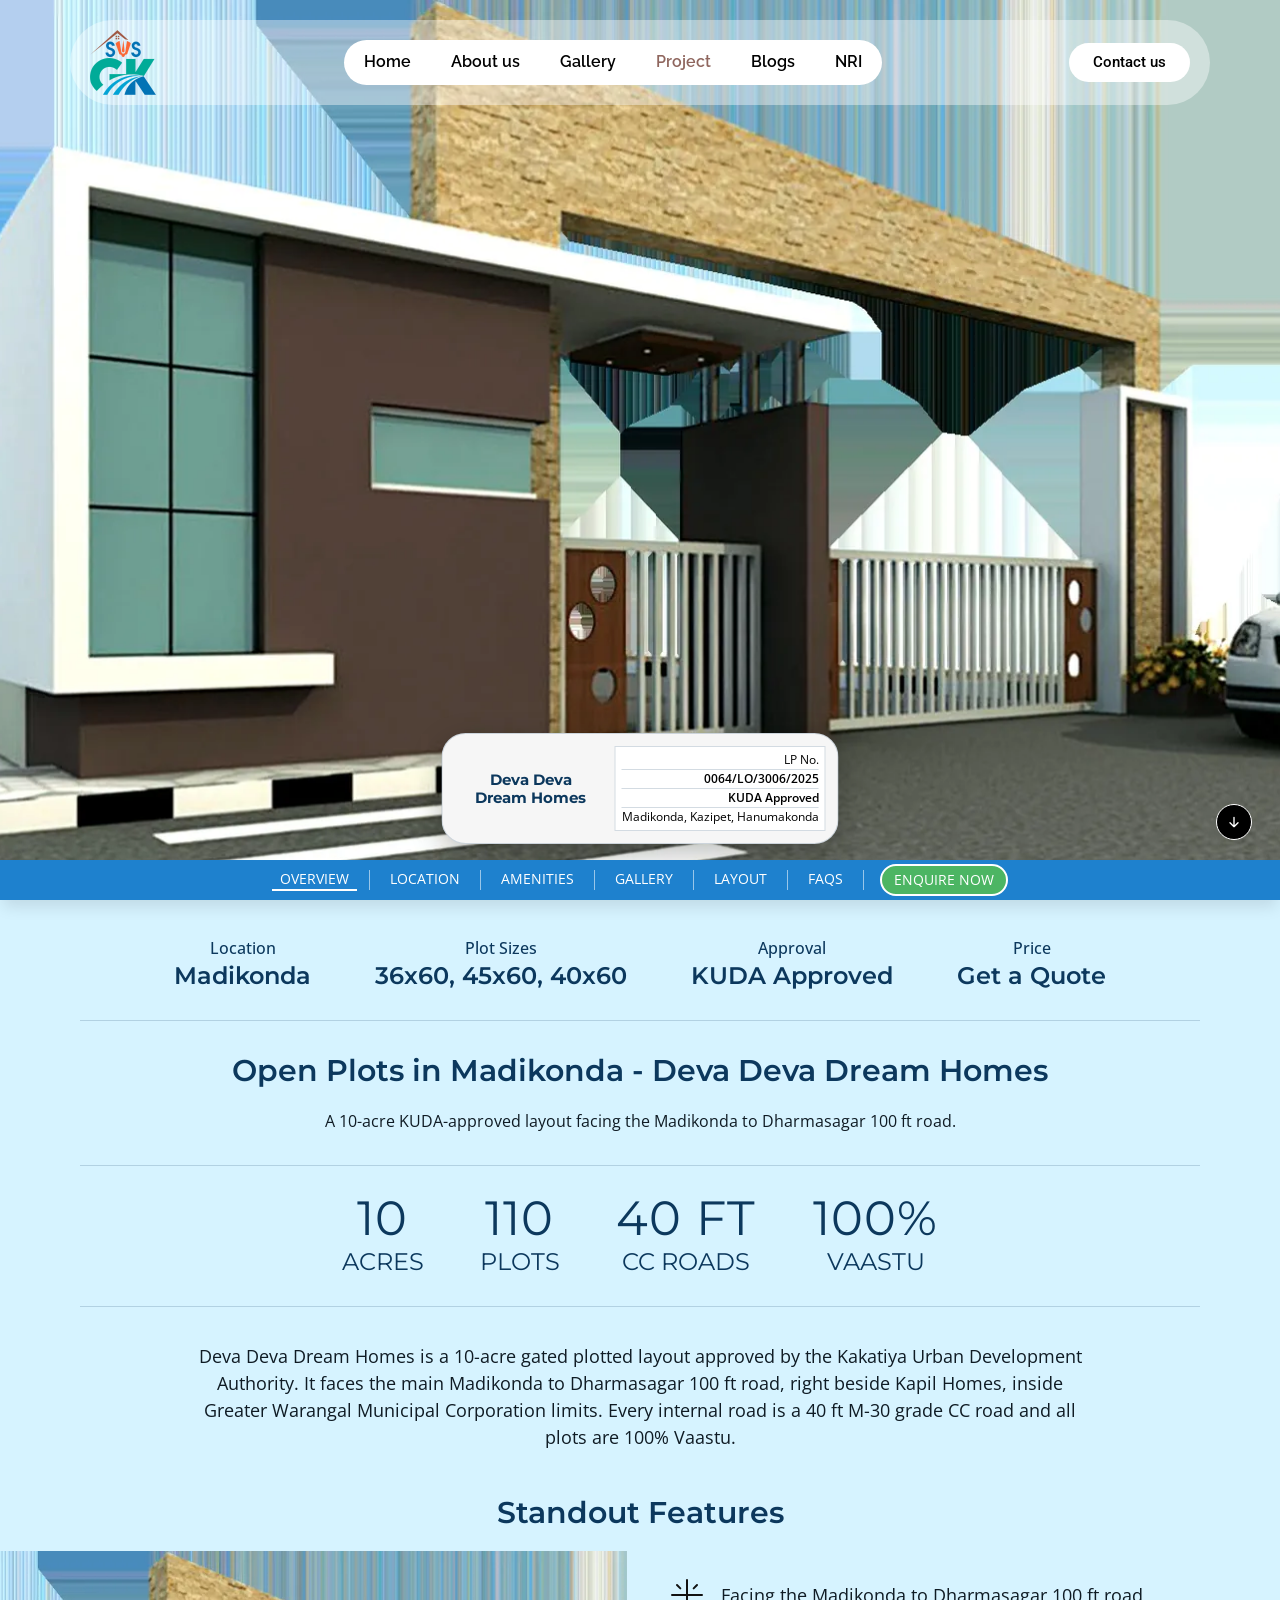
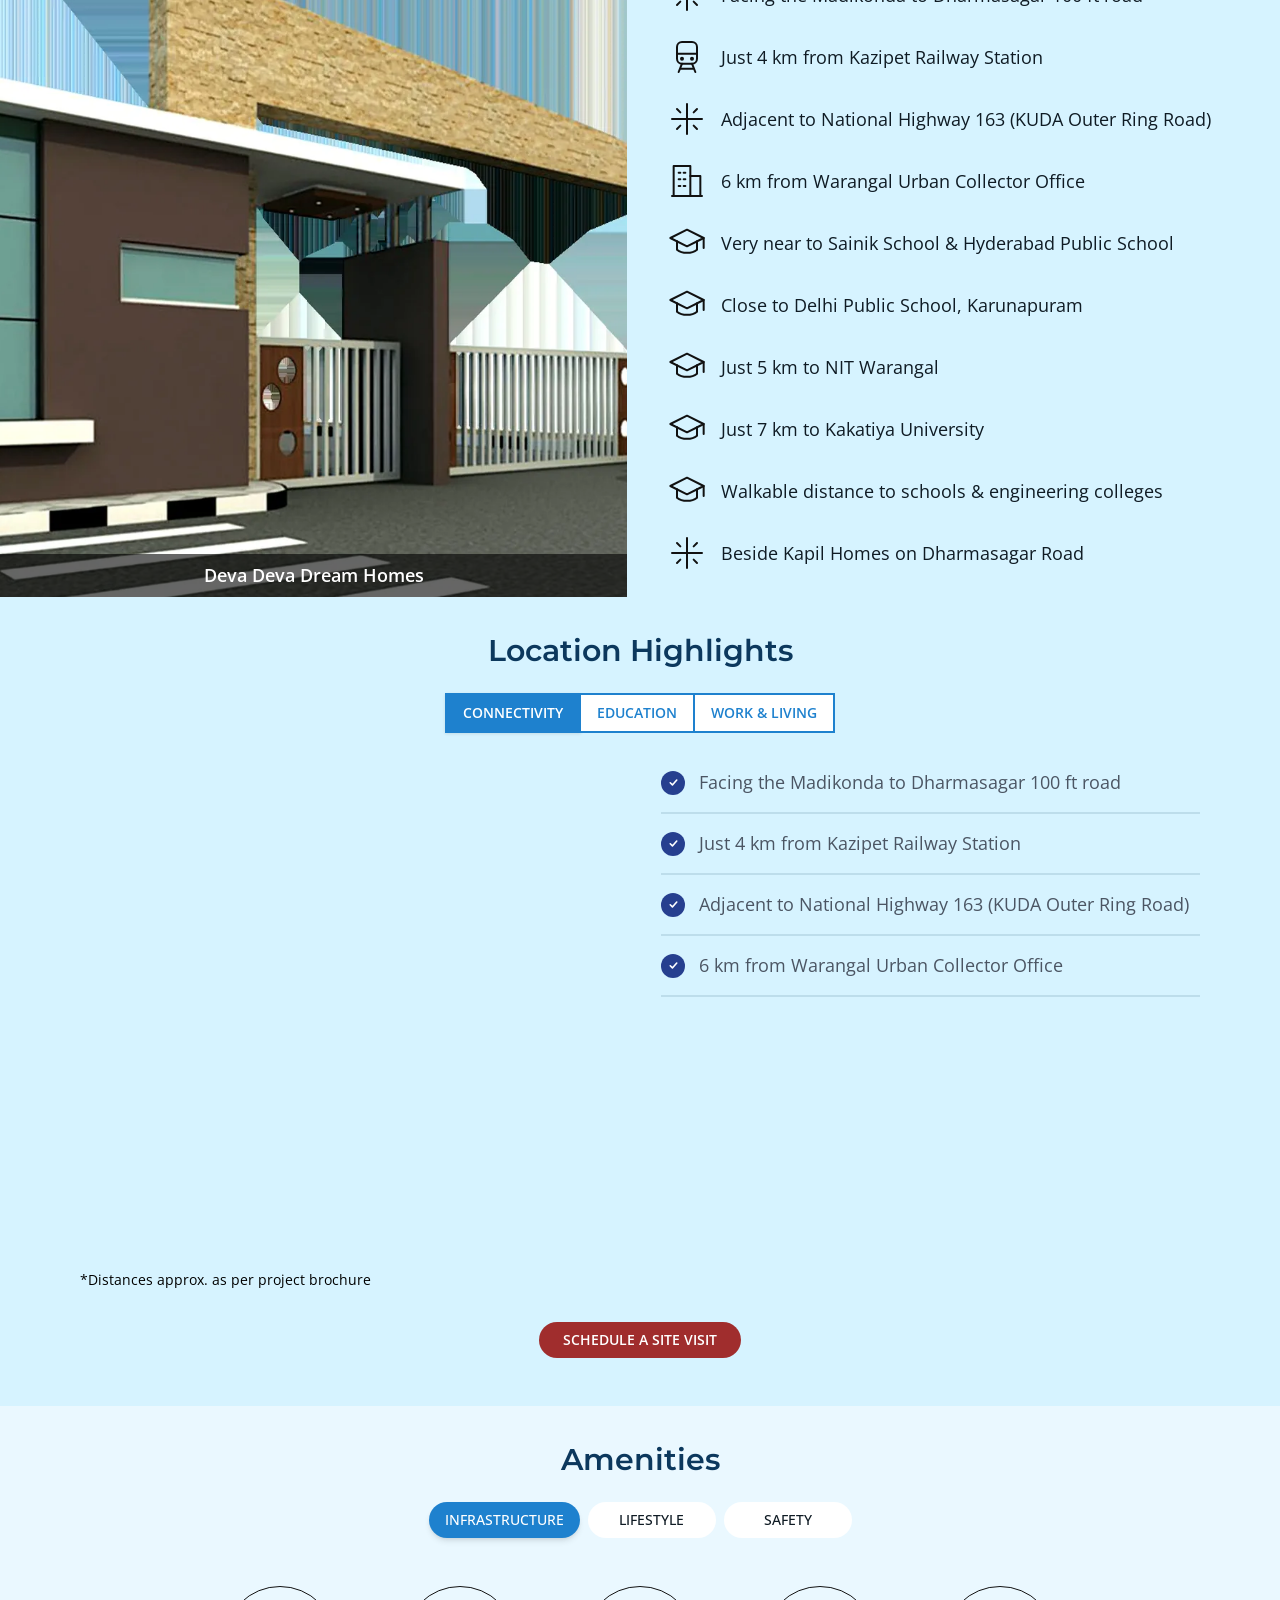
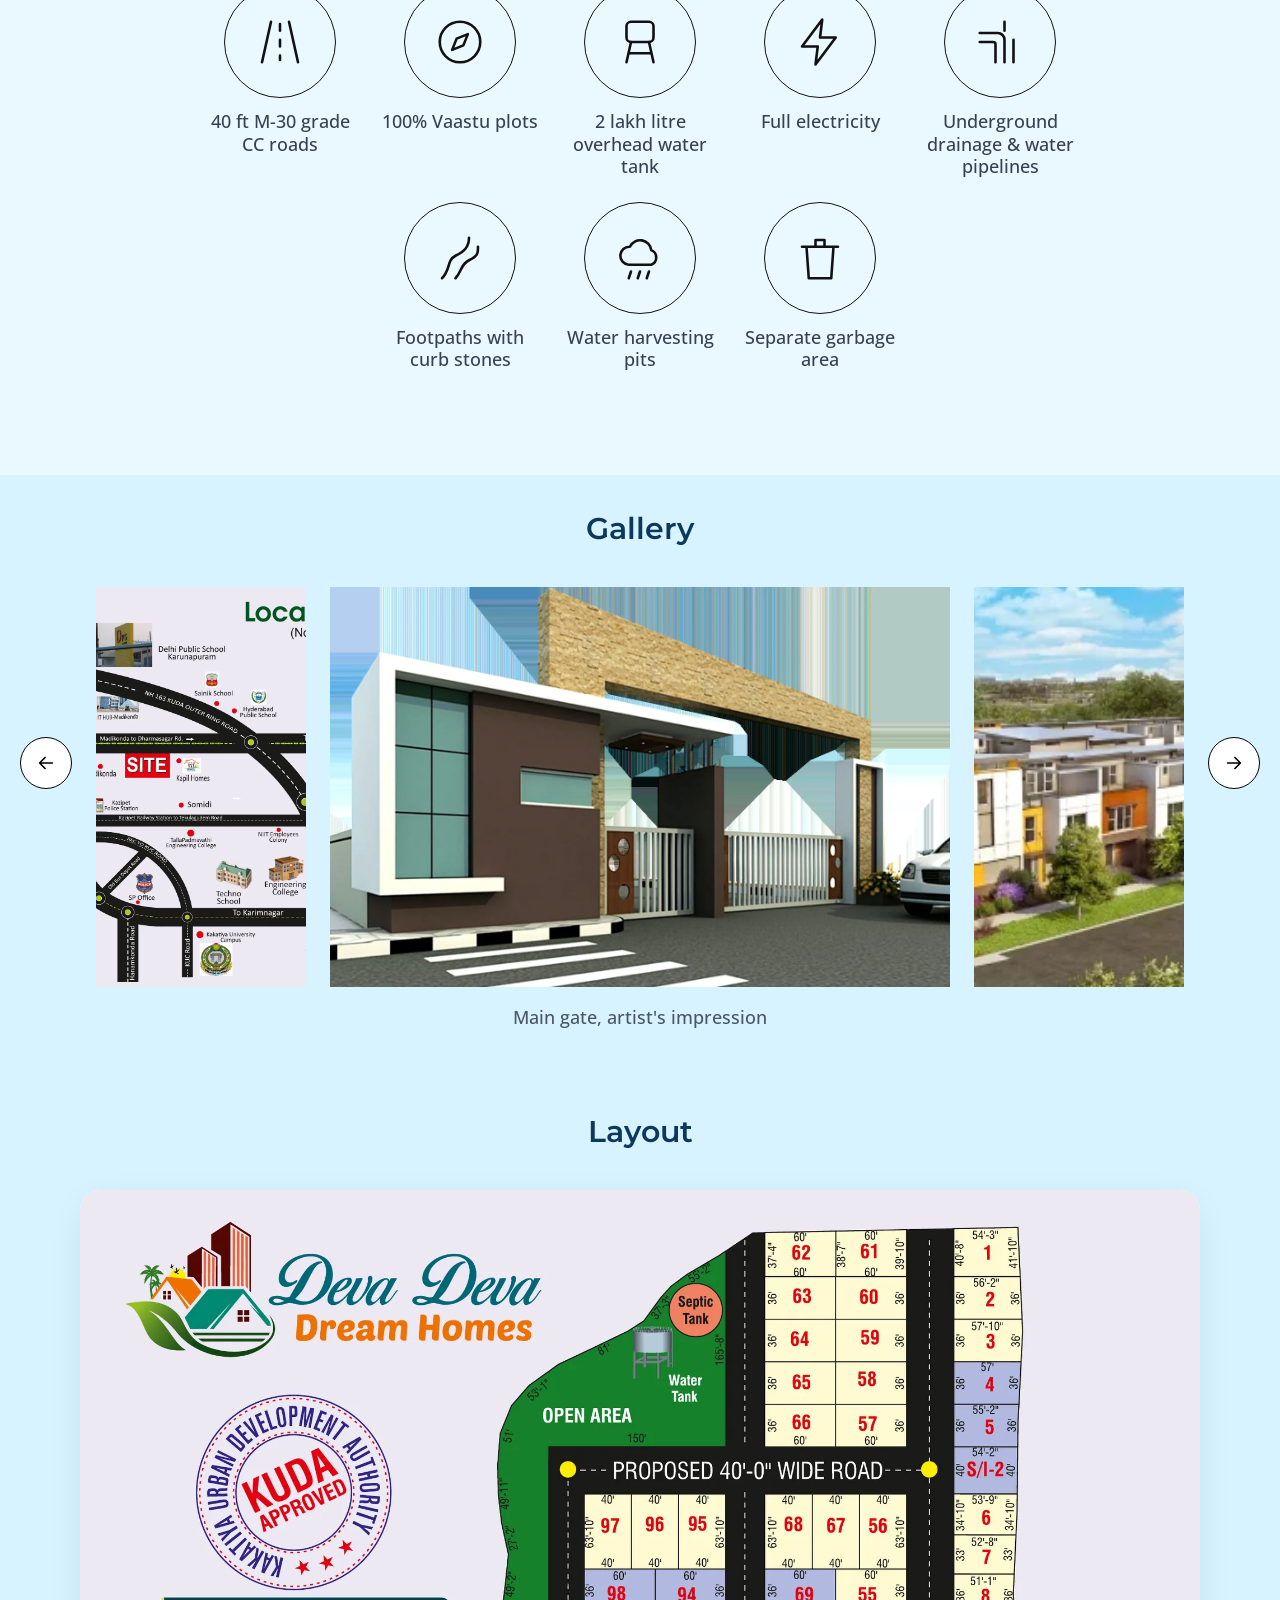
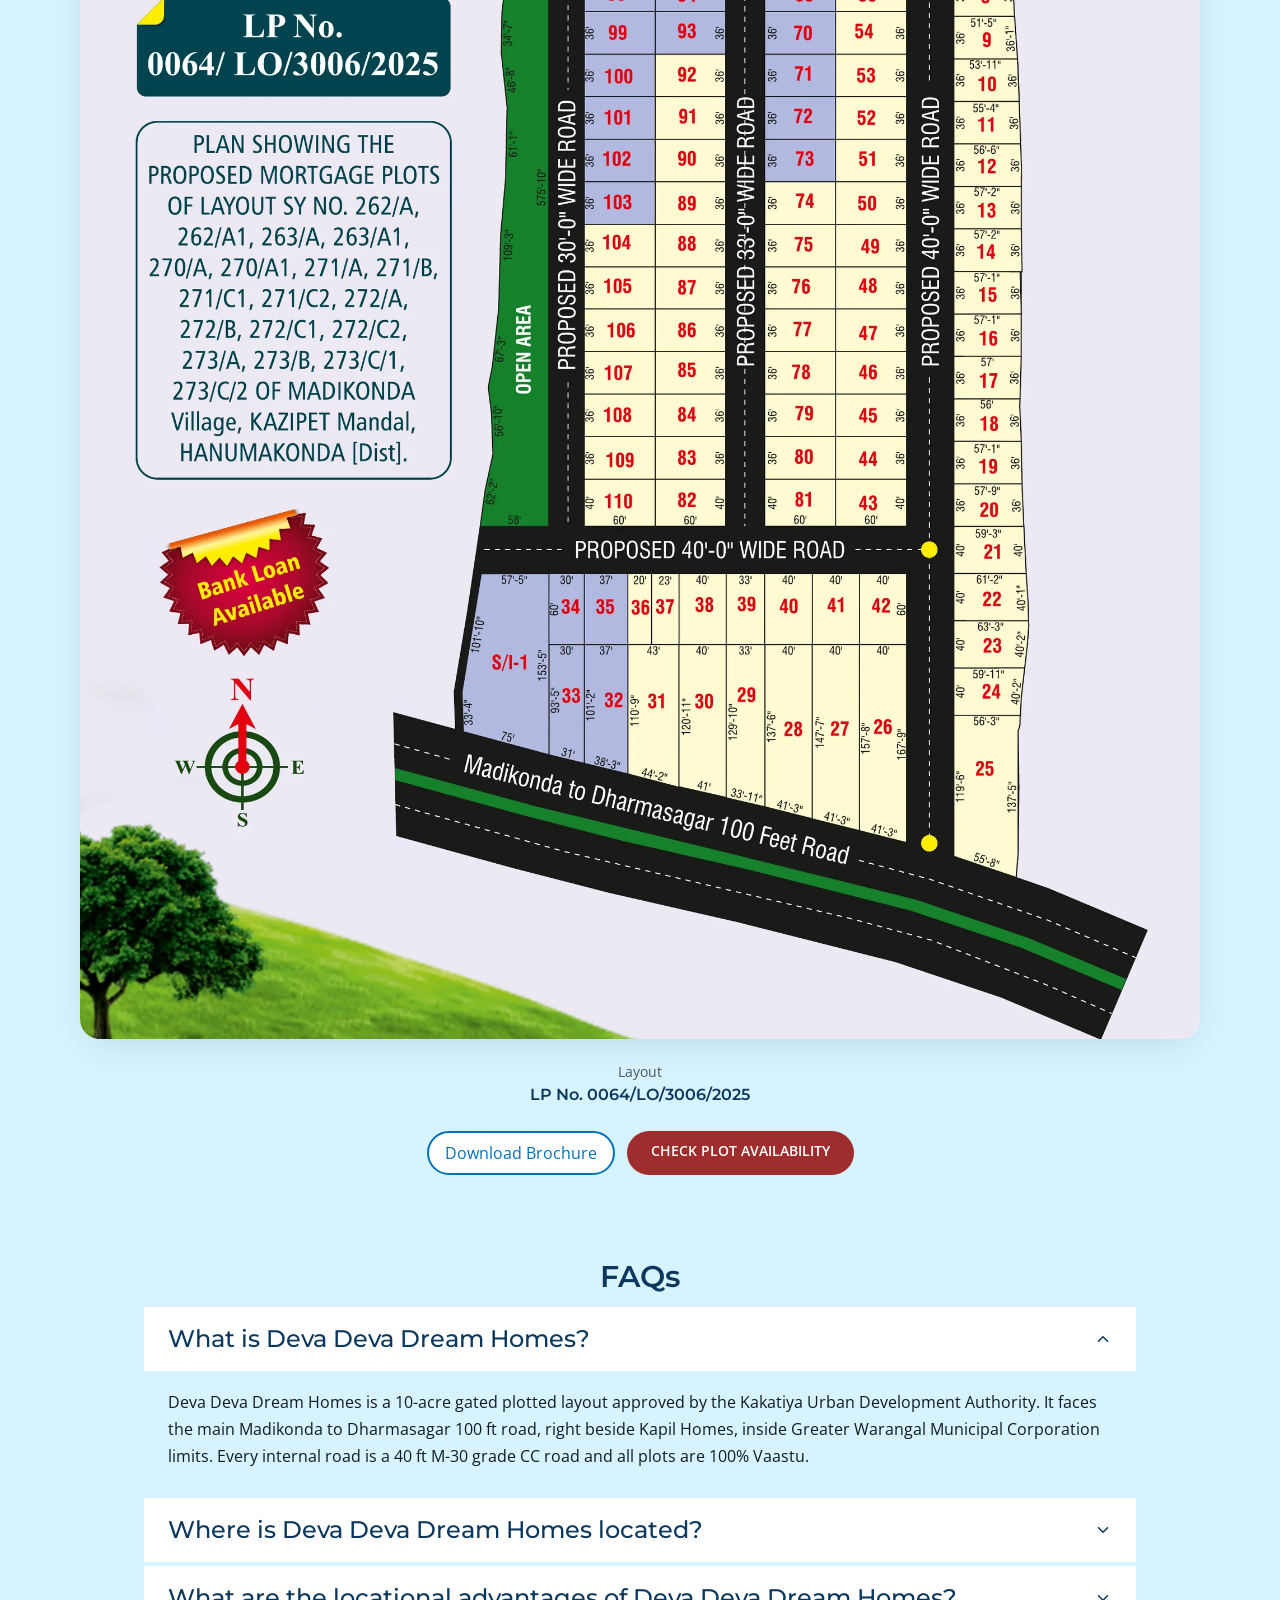
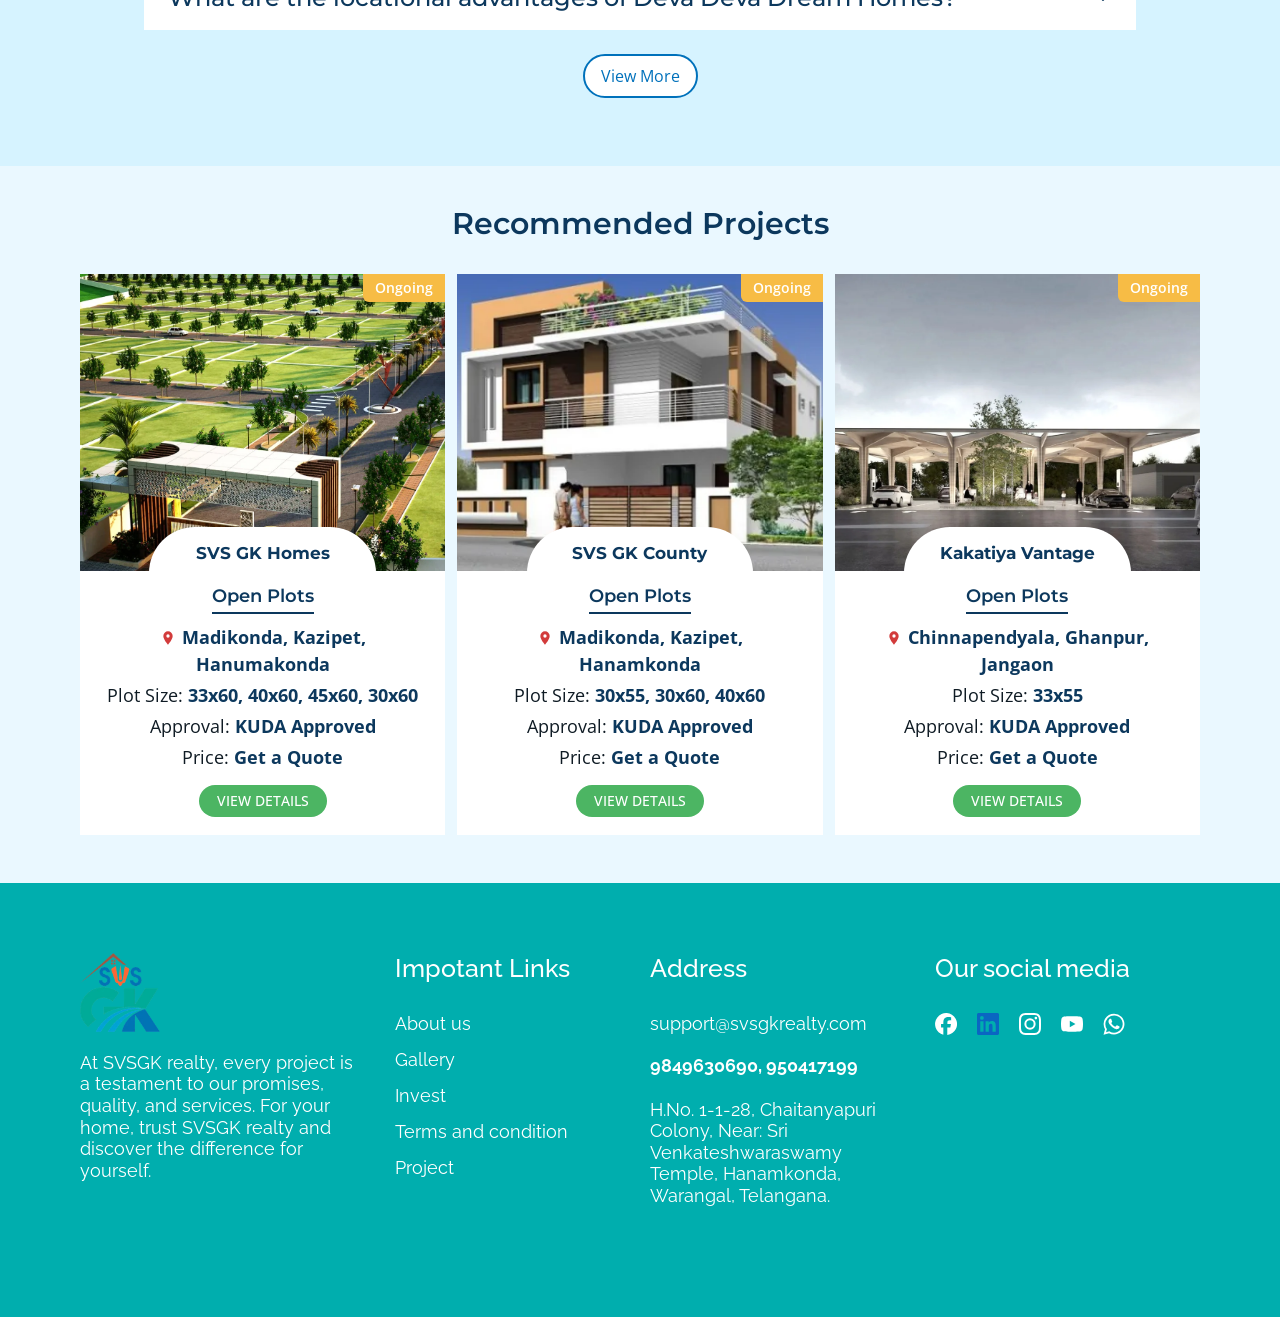
==== deva-deva-dream-homes/index.html @ 177c3130 "Add SVSGK projects listing and four project detail pages Projects listing (svsgkrealty.com header/fo" ====
<!doctype html>
<html lang="en">
<head>
<meta charset="utf-8">
<meta name="viewport" content="width=device-width, initial-scale=1">
<title>Deva Deva Dream Homes | Open Plots for Sale in Madikonda | SVSGK Realty</title>
<meta name="description" content="10 acres on the Madikonda to Dharmasagar 100 ft road, beside Kapil Homes. KUDA approved, LP No. 0064/LO/3006/2025. Plot sizes 36x60, 45x60 and 40x60.">
<meta name="theme-color" content="#0C385D">
<link rel="icon" href="../assets/svsgk-logo.png">
<link rel="preload" as="image" href="../assets/p/deva-deva-dream-homes/hero.webp" fetchpriority="high">
<link rel="preconnect" href="https://fonts.googleapis.com">
<link rel="preconnect" href="https://fonts.gstatic.com" crossorigin>
<link href="https://fonts.googleapis.com/css2?family=Montserrat:wght@400;500;600;700&family=Open+Sans:wght@400;500;600;700&family=Raleway:wght@500;600&family=Roboto:wght@500&display=swap" rel="stylesheet">
<link rel="stylesheet" href="../assets/project.css">
<script type="application/ld+json">{"@context": "https://schema.org", "@type": "Residence", "name": "Deva Deva Dream Homes", "description": "Deva Deva Dream Homes is a 10-acre gated plotted layout approved by the Kakatiya Urban Development Authority. It faces the main Madikonda to Dharmasagar 100 ft road, right beside Kapil Homes, inside Greater Warangal Municipal Corporation limits. Every internal road is a 40 ft M-30 grade CC road and all plots are 100% Vaastu.", "address": {"@type": "PostalAddress", "addressLocality": "Madikonda, Kazipet, Hanumakonda", "addressRegion": "Telangana", "addressCountry": "IN"}}</script>
</head>
<body>



<section class="hero" id="top" style="background-image:url('../assets/p/deva-deva-dream-homes/hero.webp')" aria-label="Deva Deva Dream Homes">
  <header>
    <div class="box">
      <a href="https://svsgkrealty.com/" class="logo" aria-label="SVSGK Realty home"><img src="../assets/svsgk-logo.webp" alt="SVSGK Realty" width="66" height="65"></a>
      <ul class="nav" id="menu">
        <li><a href="https://svsgkrealty.com/">Home</a></li>
        <li><a href="https://svsgkrealty.com/about-us/">About us</a></li>
        <li><a href="https://svsgkrealty.com/gallery/">Gallery</a></li>
        <li><a href="../" class="on">Project</a></li>
        <li><a href="https://svsgkrealty.com/blogs/">Blogs</a></li>
        <li><a href="https://nri.svsgkrealty.com/">NRI</a></li>
      </ul>
      <a href="#" class="cta" data-enq>Contact us</a>
      <button class="burger" id="burger" aria-label="Open menu" aria-expanded="false"><i></i></button>
    </div>
  </header>
  <div class="permit"><div class="pl">Deva Deva Dream Homes</div><div class="tbl"><small>LP No.</small><small><b>0064/LO/3006/2025</b></small><small><b>KUDA Approved</b></small><small>Madikonda, Kazipet, Hanumakonda</small></div></div>
  <a href="#overview" class="down" aria-label="Scroll down"><svg viewBox="0 0 24 24"><path d="M12 5v14M6 13l6 6 6-6"/></svg></a>
</section>

<section id="overview">
  <div class="wrap">
    <div class="keys"><div><span>Location</span><h4>Madikonda</h4></div><div><span>Plot Sizes</span><h4>36x60, 45x60, 40x60</h4></div><div><span>Approval</span><h4>KUDA Approved</h4></div><div><span>Price</span><h4>Get a Quote</h4></div></div>
    <h1 class="main">Open Plots in Madikonda - Deva Deva Dream Homes</h1>
    <div class="rich">A 10-acre KUDA-approved layout facing the Madikonda to Dharmasagar 100 ft road.</div>
    <div class="nums"><div><h5>10</h5><h3>Acres</h3></div><div><h5>110</h5><h3>Plots</h3></div><div><h5>40 FT</h5><h3>CC Roads</h3></div><div><h5>100%</h5><h3>Vaastu</h3></div></div>
    <p class="blurb">Deva Deva Dream Homes is a 10-acre gated plotted layout approved by the Kakatiya Urban Development Authority. It faces the main Madikonda to Dharmasagar 100 ft road, right beside Kapil Homes, inside Greater Warangal Municipal Corporation limits. Every internal road is a 40 ft M-30 grade CC road and all plots are 100% Vaastu.</p>
  </div>
  <h2 class="heading">Standout Features</h2>
  <div class="feat">
    <div class="feat-img" style="background-image:url('../assets/p/deva-deva-dream-homes/hero.webp')"><span>Deva Deva Dream Homes</span></div>
    <ul><li><svg viewBox="0 0 24 24" aria-hidden="true"><path d="M12 3v18M3 12h18M8 8l-2-2M16 8l2-2M8 16l-2 2M16 16l2 2"/></svg><p>Facing the Madikonda to Dharmasagar 100 ft road</p></li><li><svg viewBox="0 0 24 24" aria-hidden="true"><rect x="6" y="3" width="12" height="13" rx="3"/><path d="M6 10h12M9 16l-2 5M15 16l2 5M8 19h8"/><circle cx="9" cy="13" r=".6"/><circle cx="15" cy="13" r=".6"/></svg><p>Just 4 km from Kazipet Railway Station</p></li><li><svg viewBox="0 0 24 24" aria-hidden="true"><path d="M12 3v18M3 12h18M8 8l-2-2M16 8l2-2M8 16l-2 2M16 16l2 2"/></svg><p>Adjacent to National Highway 163 (KUDA Outer Ring Road)</p></li><li><svg viewBox="0 0 24 24" aria-hidden="true"><rect x="4" y="3" width="10" height="18"/><path d="M14 9h6v12h-6M7 7h1M10 7h1M7 11h1M10 11h1M7 15h1M10 15h1M3 21h18"/></svg><p>6 km from Warangal Urban Collector Office</p></li><li><svg viewBox="0 0 24 24" aria-hidden="true"><path d="M2 9l10-5 10 5-10 5z"/><path d="M6 11v5c3 2.5 9 2.5 12 0v-5M22 9v6"/></svg><p>Very near to Sainik School &amp; Hyderabad Public School</p></li><li><svg viewBox="0 0 24 24" aria-hidden="true"><path d="M2 9l10-5 10 5-10 5z"/><path d="M6 11v5c3 2.5 9 2.5 12 0v-5M22 9v6"/></svg><p>Close to Delhi Public School, Karunapuram</p></li><li><svg viewBox="0 0 24 24" aria-hidden="true"><path d="M2 9l10-5 10 5-10 5z"/><path d="M6 11v5c3 2.5 9 2.5 12 0v-5M22 9v6"/></svg><p>Just 5 km to NIT Warangal</p></li><li><svg viewBox="0 0 24 24" aria-hidden="true"><path d="M2 9l10-5 10 5-10 5z"/><path d="M6 11v5c3 2.5 9 2.5 12 0v-5M22 9v6"/></svg><p>Just 7 km to Kakatiya University</p></li><li><svg viewBox="0 0 24 24" aria-hidden="true"><path d="M2 9l10-5 10 5-10 5z"/><path d="M6 11v5c3 2.5 9 2.5 12 0v-5M22 9v6"/></svg><p>Walkable distance to schools &amp; engineering colleges</p></li><li><svg viewBox="0 0 24 24" aria-hidden="true"><path d="M12 3v18M3 12h18M8 8l-2-2M16 8l2-2M8 16l-2 2M16 16l2 2"/></svg><p>Beside Kapil Homes on Dharmasagar Road</p></li></ul>
  </div>
</section>

<section id="location" class="sec">
  <div class="wrap">
    <h2 class="heading">Location Highlights</h2>
    <div class="tabs"><div class="grp" role="tablist" id="ltabs"><button role="tab" aria-selected="true" data-k="Connectivity">Connectivity</button><button role="tab" aria-selected="false" data-k="Education">Education</button><button role="tab" aria-selected="false" data-k="Work &amp; Living">Work &amp; Living</button></div></div>
    <div class="loc">
      <div><iframe src="https://maps.google.com/maps?q=Madikonda%2C%20Kazipet%2C%20Hanamkonda%2C%20Telangana&z=13&output=embed" title="Deva Deva Dream Homes on Google Maps" loading="lazy" referrerpolicy="no-referrer-when-downgrade"></iframe><p class="eta">*Distances approx. as per project brochure</p></div>
      <ul class="checks" id="checks"><li data-k="Connectivity">Facing the Madikonda to Dharmasagar 100 ft road</li><li data-k="Connectivity">Just 4 km from Kazipet Railway Station</li><li data-k="Connectivity">Adjacent to National Highway 163 (KUDA Outer Ring Road)</li><li data-k="Connectivity">6 km from Warangal Urban Collector Office</li><li data-k="Education" hidden>Very near to Sainik School &amp; Hyderabad Public School</li><li data-k="Education" hidden>Close to Delhi Public School, Karunapuram</li><li data-k="Education" hidden>Just 5 km to NIT Warangal</li><li data-k="Education" hidden>Just 7 km to Kakatiya University</li><li data-k="Education" hidden>Walkable distance to schools &amp; engineering colleges</li><li data-k="Work &amp; Living" hidden>Beside Kapil Homes on Dharmasagar Road</li><li data-k="Work &amp; Living" hidden>Near Madikonda IT Hub</li><li data-k="Work &amp; Living" hidden>Within Greater Warangal Municipal Corporation limits</li><li data-k="Work &amp; Living" hidden>Suitable for immediate house construction</li></ul>
    </div>
    <div class="cta-row"><a class="btn-red" href="https://wa.me/919849630690?text=Hi%20SVSGK%2C%20I%27d%20like%20to%20schedule%20a%20site%20visit%20to%20Deva%20Deva%20Dream%20Homes." target="_blank" rel="noopener">Schedule a site visit</a></div>
  </div>
</section>

<section id="amenities" class="band sec">
  <div class="wrap">
    <h2 class="heading">Amenities</h2>
    <div class="am-tabs" role="tablist" id="atabs"><button role="tab" aria-selected="true" data-c="INFRASTRUCTURE">INFRASTRUCTURE</button><button role="tab" aria-selected="false" data-c="LIFESTYLE">LIFESTYLE</button><button role="tab" aria-selected="false" data-c="SAFETY">SAFETY</button></div>
    <div class="am-grid" id="agrid"><div class="am" data-c="INFRASTRUCTURE"><span class="ring"><svg viewBox="0 0 24 24" aria-hidden="true"><path d="M8 3 4 21M16 3l4 18M12 4v3M12 11v3M12 18v2"/></svg></span><p>40 ft M-30 grade CC roads</p></div><div class="am" data-c="INFRASTRUCTURE"><span class="ring"><svg viewBox="0 0 24 24" aria-hidden="true"><circle cx="12" cy="12" r="9"/><path d="M15.5 8.5l-2 5-5 2 2-5z"/></svg></span><p>100% Vaastu plots</p></div><div class="am" data-c="LIFESTYLE" hidden><span class="ring"><svg viewBox="0 0 24 24" aria-hidden="true"><path d="M12 22v-6M7 16h10l-3-4h2l-4-6-4 6h2z"/></svg></span><p>Avenue plantation with drip system</p></div><div class="am" data-c="INFRASTRUCTURE"><span class="ring"><svg viewBox="0 0 24 24" aria-hidden="true"><rect x="6" y="3" width="12" height="9" rx="2"/><path d="M8 12l-2 9M16 12l2 9M7 17h10"/></svg></span><p>2 lakh litre overhead water tank</p></div><div class="am" data-c="INFRASTRUCTURE"><span class="ring"><svg viewBox="0 0 24 24" aria-hidden="true"><path d="M13 2 4 14h7l-1 8 9-12h-7z"/></svg></span><p>Full electricity</p></div><div class="am" data-c="LIFESTYLE" hidden><span class="ring"><svg viewBox="0 0 24 24" aria-hidden="true"><circle cx="13" cy="4" r="2"/><path d="M10 22l2-7 3 3v4M8 12l3-4 4 3 3 1M12 15l-2-4"/></svg></span><p>Walking track</p></div><div class="am" data-c="LIFESTYLE" hidden><span class="ring"><svg viewBox="0 0 24 24" aria-hidden="true"><circle cx="12" cy="5" r="2.2"/><path d="M5 10h14M12 10v5M9 22l3-7 3 7"/></svg></span><p>Children&#x27;s gaming zone</p></div><div class="am" data-c="LIFESTYLE" hidden><span class="ring"><svg viewBox="0 0 24 24" aria-hidden="true"><circle cx="12" cy="9" r="2.5"/><path d="M12 6.5V3M14.5 9H18M12 11.5V14M9.5 9H6M12 14v8M12 18c-2.5 0-4-1.5-4-3.5M12 18c2.5 0 4-1.5 4-3.5"/></svg></span><p>Parks, lawns &amp; flower plantation</p></div><div class="am" data-c="INFRASTRUCTURE"><span class="ring"><svg viewBox="0 0 24 24" aria-hidden="true"><path d="M3 8h8a3 3 0 0 1 3 3v10M3 12h6a1 1 0 0 1 1 1v8M14 3v4M18 21V11"/></svg></span><p>Underground drainage &amp; water pipelines</p></div><div class="am" data-c="SAFETY" hidden><span class="ring"><svg viewBox="0 0 24 24" aria-hidden="true"><path d="M3 21V9a9 9 0 0 1 18 0v12M7 21v-9M12 21v-9M17 21v-9"/></svg></span><p>Elevated main gate with arch</p></div><div class="am" data-c="SAFETY" hidden><span class="ring"><svg viewBox="0 0 24 24" aria-hidden="true"><path d="M12 3l8 3v6c0 5-3.5 8-8 9-4.5-1-8-4-8-9V6z"/><circle cx="12" cy="11" r="2.5"/></svg></span><p>24 hrs security &amp; solar fencing</p></div><div class="am" data-c="INFRASTRUCTURE"><span class="ring"><svg viewBox="0 0 24 24" aria-hidden="true"><path d="M4 21c4-4 2-8 6-10s6-4 6-8M10 21c3-3 2-6 6-8s4-3 4-6"/></svg></span><p>Footpaths with curb stones</p></div><div class="am" data-c="INFRASTRUCTURE"><span class="ring"><svg viewBox="0 0 24 24" aria-hidden="true"><path d="M7 15a4 4 0 0 1 .5-8 5 5 0 0 1 9.5 1.5A3.5 3.5 0 0 1 17 15z"/><path d="M8 18l-1 3M12 18l-1 3M16 18l-1 3"/></svg></span><p>Water harvesting pits</p></div><div class="am" data-c="INFRASTRUCTURE"><span class="ring"><svg viewBox="0 0 24 24" aria-hidden="true"><path d="M4 7h16M10 7V4h4v3M6 7l1 14h10l1-14"/></svg></span><p>Separate garbage area</p></div></div>
  </div>
</section>

<section id="gallery" class="gal">
  <h2 class="heading" style="padding-top:36px;margin-bottom:20px">Gallery</h2>
  <div style="position:relative">
    <button class="arr l" data-dir="-1" aria-label="Previous"><svg viewBox="0 0 24 24"><path d="M19 12H5M11 6l-6 6 6 6"/></svg></button>
    <div class="gal-track" id="gal"><figure data-full="../assets/p/deva-deva-dream-homes/hero.webp" data-cap="Main gate, artist&#x27;s impression"><img src="../assets/p/deva-deva-dream-homes/hero.webp" alt="Main gate, artist&#x27;s impression" decoding="async"></figure><figure data-full="../assets/p/deva-deva-dream-homes/g1.webp" data-cap="Planned row villas"><img src="../assets/p/deva-deva-dream-homes/g1.webp" alt="Planned row villas" decoding="async"></figure><figure data-full="../assets/p/deva-deva-dream-homes/g2.webp" data-cap="Model house elevation"><img src="../assets/p/deva-deva-dream-homes/g2.webp" alt="Model house elevation" decoding="async"></figure><figure data-full="../assets/p/deva-deva-dream-homes/map.webp" data-cap="Location map"><img src="../assets/p/deva-deva-dream-homes/map.webp" alt="Location map" decoding="async"></figure></div>
    <button class="arr r" data-dir="1" aria-label="Next"><svg viewBox="0 0 24 24"><path d="M5 12h14M13 6l6 6-6 6"/></svg></button>
  </div>
  <p class="gal-cap" id="galcap"></p>
</section>

<section id="layout" class="sec">
  <div class="wrap">
    <h2 class="heading" style="margin-bottom:20px">Layout</h2>
    <div class="layout-img" data-full="../assets/p/deva-deva-dream-homes/layout.webp"><img src="../assets/p/deva-deva-dream-homes/layout.webp" alt="Deva Deva Dream Homes layout plan" loading="lazy"></div>
    <div class="plan-meta"><div><span>Layout</span><b>LP No. 0064/LO/3006/2025</b></div></div>
    <div class="dl"><a class="btn-out" href="../brochures/deva-deva-dream-homes.pdf" download>Download Brochure</a><a class="btn-red" style="padding:10px 24px" href="https://wa.me/919849630690?text=Hi%20SVSGK%2C%20I%27m%20interested%20in%20Deva%20Deva%20Dream%20Homes.%20Please%20share%20plot%20availability%20and%20price%20details." target="_blank" rel="noopener">Check plot availability</a></div>
  </div>
</section>

<section id="faqs" class="sec">
  <div class="wrap">
    <h2 class="heading" style="padding-bottom:12px">FAQs</h2>
    <div class="faq" id="faq"><div class="item open"><button class="q" aria-expanded="true"><h3>What is Deva Deva Dream Homes?</h3><svg viewBox="0 0 24 24"><path d="M6 9l6 6 6-6"/></svg></button><div class="a"><div><p>Deva Deva Dream Homes is a 10-acre gated plotted layout approved by the Kakatiya Urban Development Authority. It faces the main Madikonda to Dharmasagar 100 ft road, right beside Kapil Homes, inside Greater Warangal Municipal Corporation limits. Every internal road is a 40 ft M-30 grade CC road and all plots are 100% Vaastu.</p></div></div></div><div class="item"><button class="q" aria-expanded="false"><h3>Where is Deva Deva Dream Homes located?</h3><svg viewBox="0 0 24 24"><path d="M6 9l6 6 6-6"/></svg></button><div class="a"><div><p>Deva Deva Dream Homes is located at Madikonda (V), Kazipet (M), Hanumakonda District.</p></div></div></div><div class="item"><button class="q" aria-expanded="false"><h3>What are the locational advantages of Deva Deva Dream Homes?</h3><svg viewBox="0 0 24 24"><path d="M6 9l6 6 6-6"/></svg></button><div class="a"><div><p>Facing the Madikonda to Dharmasagar 100 ft road. Just 4 km from Kazipet Railway Station. Adjacent to National Highway 163 (KUDA Outer Ring Road). 6 km from Warangal Urban Collector Office. Very near to Sainik School &amp; Hyderabad Public School.</p></div></div></div><div class="item" hidden><button class="q" aria-expanded="false"><h3>Is Deva Deva Dream Homes an approved layout?</h3><svg viewBox="0 0 24 24"><path d="M6 9l6 6 6-6"/></svg></button><div class="a"><div><p>Yes. KUDA approved, LP No. 0064/LO/3006/2025. Layout: LP No. 0064/LO/3006/2025.</p></div></div></div><div class="item" hidden><button class="q" aria-expanded="false"><h3>What plot sizes are available at Deva Deva Dream Homes?</h3><svg viewBox="0 0 24 24"><path d="M6 9l6 6 6-6"/></svg></button><div class="a"><div><p>Plots are available in 36x60, 45x60 and 40x60 sizes, all 100% Vaastu compliant.</p></div></div></div><div class="item" hidden><button class="q" aria-expanded="false"><h3>Is a bank loan available?</h3><svg viewBox="0 0 24 24"><path d="M6 9l6 6 6-6"/></svg></button><div class="a"><div><p>Yes, bank loans are available for plots in this layout.</p></div></div></div></div>
    <div class="vm"><button class="btn-out" id="vm">View More</button></div>
  </div>
</section>

<section class="band rec">
  <div class="wrap">
    <h2 class="heading" style="margin-bottom:12px">Recommended Projects</h2>
    <div class="rec-grid"><a class="rc" href="../svs-gk-homes/"><div class="im"><img src="../assets/p/svs-gk-homes/hero.webp" alt="SVS GK Homes" loading="lazy"><span class="badge">Ongoing</span></div>
<div class="bub">SVS GK Homes</div><div class="bd"><span class="cfg">Open Plots</span>
<span class="ln"><svg viewBox="0 0 24 24"><path d="M12 2a7 7 0 0 0-7 7c0 5.3 7 13 7 13s7-7.7 7-13a7 7 0 0 0-7-7zm0 9.5A2.5 2.5 0 1 1 12 6.5a2.5 2.5 0 0 1 0 5z"/></svg><b>Madikonda, Kazipet, Hanumakonda</b></span>
<span class="ln">Plot Size: <b>33x60, 40x60, 45x60, 30x60</b></span>
<span class="ln">Approval: <b>KUDA Approved</b></span>
<span class="ln">Price: <b>Get a Quote</b></span><span class="vd">View details</span></div></a><a class="rc" href="../svs-gk-county/"><div class="im"><img src="../assets/p/svs-gk-county/g3.webp" alt="SVS GK County" loading="lazy"><span class="badge">Ongoing</span></div>
<div class="bub">SVS GK County</div><div class="bd"><span class="cfg">Open Plots</span>
<span class="ln"><svg viewBox="0 0 24 24"><path d="M12 2a7 7 0 0 0-7 7c0 5.3 7 13 7 13s7-7.7 7-13a7 7 0 0 0-7-7zm0 9.5A2.5 2.5 0 1 1 12 6.5a2.5 2.5 0 0 1 0 5z"/></svg><b>Madikonda, Kazipet, Hanamkonda</b></span>
<span class="ln">Plot Size: <b>30x55, 30x60, 40x60</b></span>
<span class="ln">Approval: <b>KUDA Approved</b></span>
<span class="ln">Price: <b>Get a Quote</b></span><span class="vd">View details</span></div></a><a class="rc" href="../kakatiya-vantage/"><div class="im"><img src="../assets/p/kakatiya-vantage/hero.webp" alt="Kakatiya Vantage" loading="lazy"><span class="badge">Ongoing</span></div>
<div class="bub">Kakatiya Vantage</div><div class="bd"><span class="cfg">Open Plots</span>
<span class="ln"><svg viewBox="0 0 24 24"><path d="M12 2a7 7 0 0 0-7 7c0 5.3 7 13 7 13s7-7.7 7-13a7 7 0 0 0-7-7zm0 9.5A2.5 2.5 0 1 1 12 6.5a2.5 2.5 0 0 1 0 5z"/></svg><b>Chinnapendyala, Ghanpur, Jangaon</b></span>
<span class="ln">Plot Size: <b>33x55</b></span>
<span class="ln">Approval: <b>KUDA Approved</b></span>
<span class="ln">Price: <b>Get a Quote</b></span><span class="vd">View details</span></div></a></div>
  </div>
</section>

<footer>
  <div class="ftw ft">
    <div>
      <a href="https://svsgkrealty.com/" class="ft-logo" aria-label="SVSGK Realty"><img src="../assets/svsgk-logo.webp" alt="SVSGK Realty" loading="lazy"></a>
      <p>At SVSGK realty, every project is a testament to our promises, quality, and services. For your home, trust SVSGK realty and discover the difference for yourself.</p>
    </div>
    <div>
      <h3>Impotant Links</h3>
      <ul>
        <li><a href="https://svsgkrealty.com/about-us/">About us</a></li>
        <li><a href="https://svsgkrealty.com/gallery/">Gallery</a></li>
        <li><a href="https://nri.svsgkrealty.com/">Invest</a></li>
        <li><a href="https://svsgkrealty.com/terms-and-condition/">Terms and condition</a></li>
        <li><a href="../">Project</a></li>
      </ul>
    </div>
    <div>
      <h3>Address</h3>
      <a href="mailto:support@svsgkrealty.com" style="margin-top:10px">support@svsgkrealty.com</a>
      <b><a href="tel:+919849630690">9849630690, 950417199</a></b>
      <address>H.No. 1-1-28, Chaitanyapuri Colony, Near: Sri Venkateshwaraswamy Temple, Hanamkonda, Warangal, Telangana.</address>
    </div>
    <div>
      <h3>Our social media</h3>
      <div class="social">
        <a href="https://www.facebook.com/profile.php?id=61561106980623" target="_blank" rel="noopener" aria-label="Facebook"><svg viewBox="0 0 24 24"><path d="M9.1 23.7v-8H6.6V12h2.5v-1.6c0-4.1 1.9-6 5.9-6 .8 0 2.1.2 2.6.3v3.4c-.3 0-.8-.1-1.4-.1-2 0-2.7.7-2.7 2.7V12h3.9l-.7 3.7h-3.3V24A12 12 0 1 0 9.1 23.7z"/></svg></a>
        <a class="li" href="https://www.linkedin.com/company/svsgk-realty/" target="_blank" rel="noopener" aria-label="LinkedIn"><svg viewBox="0 0 24 24"><path d="M20.447 20.452h-3.554v-5.569c0-1.328-.027-3.037-1.852-3.037-1.853 0-2.136 1.445-2.136 2.939v5.667H9.351V9h3.414v1.561h.046c.477-.9 1.637-1.85 3.37-1.85 3.601 0 4.267 2.37 4.267 5.455v6.286zM5.337 7.433a2.062 2.062 0 1 1 0-4.125 2.062 2.062 0 0 1 0 4.125zm1.782 13.019H3.555V9h3.564v11.452zM22.225 0H1.771C.792 0 0 .774 0 1.729v20.542C0 23.227.792 24 1.771 24h20.451C23.2 24 24 23.227 24 22.271V1.729C24 .774 23.2 0 22.222 0h.003z"/></svg></a>
        <a href="https://www.instagram.com/svsgkrealty/" target="_blank" rel="noopener" aria-label="Instagram"><svg viewBox="0 0 24 24"><path d="M12 2.16c3.2 0 3.58.01 4.85.07 3.25.15 4.77 1.69 4.92 4.92.06 1.27.07 1.65.07 4.85s-.01 3.58-.07 4.85c-.15 3.23-1.66 4.77-4.92 4.92-1.27.06-1.65.07-4.85.07s-3.58-.01-4.85-.07c-3.26-.15-4.77-1.7-4.92-4.92C2.17 15.58 2.16 15.2 2.16 12s.01-3.58.07-4.85C2.38 3.92 3.9 2.38 7.15 2.23 8.42 2.17 8.8 2.16 12 2.16zM12 0C8.74 0 8.33.01 7.05.07 2.7.27.27 2.69.07 7.05.01 8.33 0 8.74 0 12s.01 3.67.07 4.95c.2 4.36 2.62 6.78 6.98 6.98C8.33 23.99 8.74 24 12 24s3.67-.01 4.95-.07c4.35-.2 6.78-2.62 6.98-6.98.06-1.28.07-1.69.07-4.95s-.01-3.67-.07-4.95c-.2-4.35-2.62-6.78-6.98-6.98C15.67.01 15.26 0 12 0zm0 5.84a6.16 6.16 0 1 0 0 12.32 6.16 6.16 0 0 0 0-12.32zM12 16a4 4 0 1 1 0-8 4 4 0 0 1 0 8zm6.4-11.85a1.44 1.44 0 1 0 0 2.88 1.44 1.44 0 0 0 0-2.88z"/></svg></a>
        <a href="https://www.youtube.com/" target="_blank" rel="noopener" aria-label="YouTube"><svg viewBox="0 0 24 24"><path d="M23.5 6.2a3 3 0 0 0-2.1-2.1C19.5 3.6 12 3.6 12 3.6s-7.5 0-9.4.5A3 3 0 0 0 .5 6.2 31 31 0 0 0 0 12a31 31 0 0 0 .5 5.8 3 3 0 0 0 2.1 2.1c1.9.5 9.4.5 9.4.5s7.5 0 9.4-.5a3 3 0 0 0 2.1-2.1A31 31 0 0 0 24 12a31 31 0 0 0-.5-5.8zM9.6 15.6V8.4l6.2 3.6-6.2 3.6z"/></svg></a>
        <a href="https://wa.me/919849630690" target="_blank" rel="noopener" aria-label="WhatsApp"><svg viewBox="0 0 24 24"><path d="M17.47 14.38c-.3-.15-1.76-.87-2.03-.97-.27-.1-.47-.15-.67.15-.2.3-.77.97-.94 1.17-.17.2-.35.22-.65.07-.3-.15-1.26-.46-2.4-1.48-.89-.79-1.49-1.77-1.66-2.07-.17-.3-.02-.46.13-.61.13-.13.3-.35.45-.52.15-.17.2-.3.3-.5.1-.2.05-.37-.02-.52-.08-.15-.67-1.61-.92-2.21-.24-.58-.49-.5-.67-.51h-.57c-.2 0-.52.07-.79.37-.27.3-1.04 1.02-1.04 2.48s1.07 2.88 1.21 3.08c.15.2 2.1 3.2 5.08 4.49.71.31 1.26.49 1.69.63.71.23 1.36.19 1.87.12.57-.09 1.76-.72 2.01-1.41.25-.69.25-1.29.17-1.41-.07-.12-.27-.2-.57-.35zM12.05 21.5h-.01a9.4 9.4 0 0 1-4.8-1.31l-.34-.2-3.57.94.95-3.48-.22-.36a9.43 9.43 0 1 1 7.99 4.41zm8.03-17.46A11.32 11.32 0 0 0 12.05.72 11.37 11.37 0 0 0 2.2 17.77L.6 23.6l5.96-1.56a11.35 11.35 0 0 0 5.48 1.4h.01c6.27 0 11.37-5.1 11.37-11.37 0-3.04-1.18-5.89-3.34-8.04z"/></svg></a>
      </div>
    </div>
  </div>
</footer>

<div class="sbar"><div class="in" id="sbar">
  <a href="#overview" class="on">Overview</a><span class="sep"></span>
  <a href="#location">Location</a><span class="sep"></span>
  <a href="#amenities">Amenities</a><span class="sep"></span>
  <a href="#gallery">Gallery</a><span class="sep"></span>
  <a href="#layout">Layout</a><span class="sep"></span>
  <a href="#faqs">FAQs</a><span class="sep"></span>
  <button class="enq" data-enq>Enquire Now</button>
</div></div>

<a href="#top" class="totop" id="totop" aria-label="Back to top"><svg viewBox="0 0 24 24"><path d="M12 19V5M6 11l6-6 6 6"/></svg></a>

<dialog class="enqm" id="enqm"><div class="hd">Enquire about Deva Deva Dream Homes<button type="button" data-close aria-label="Close">&#x2715;</button></div>
<form id="enqf" data-project="Deva Deva Dream Homes" data-wa="https://wa.me/919849630690">
  <label>Name<input name="name" required autocomplete="name"></label>
  <label>Phone<input name="phone" type="tel" required autocomplete="tel" pattern="[0-9+ ]{10,15}"></label>
  <label>Message<textarea name="msg" rows="3">Please share plot availability and price details.</textarea></label>
  <button class="sub" type="submit">Send on WhatsApp</button>
</form></dialog>

<dialog class="lb" id="lb"><button class="x" aria-label="Close">&#x2715;</button><div class="stage"><img alt=""></div></dialog>

<script src="../assets/project.js" defer></script>
</body>
</html>
---- assets/project.css ----
:root{
  --brand:#0C385D; --blue:#1E81CE; --blue-2:#0071BB; --para:#0F1B24; --gray6:#4B5563; --gray7:#374151;
  --red:#A02D2D; --green:#4CB563; --yellow:#F7BC45; --band:#EAF8FF; --sky:#D6F3FF; --faq:#EEEEEE; --line:rgba(12,56,93,.18);
  --head:Montserrat,system-ui,sans-serif; --body:"Open Sans",system-ui,sans-serif;
}
*{box-sizing:border-box;margin:0;padding:0}
html{scroll-behavior:smooth;scroll-padding-top:80px}
body{font-family:var(--body);color:#000;background:var(--sky);line-height:1.5;-webkit-font-smoothing:antialiased;overflow-x:hidden}
a{color:inherit;text-decoration:none}
img{display:block;max-width:100%}
button{font:inherit;cursor:pointer;border:0;background:none;color:inherit}
.wrap{width:min(1120px,100% - 32px);margin-inline:auto}
.heading{font-family:var(--head);font-size:30px;font-weight:600;line-height:36px;color:var(--brand);text-align:center;padding:20px 0}

/* ---------- header (same as svsgkrealty.com) ---------- */
header{position:absolute;inset:20px 0 auto;padding:0 10px;z-index:30}
header .box{width:min(1140px,100% - 32px);margin-inline:auto;display:flex;align-items:center;justify-content:space-between;background:rgba(255,255,255,.4);border-radius:50px;padding:10px 20px}
.logo img{width:66px;height:auto}
.nav{display:flex;background:#fff;border-radius:50px;list-style:none;margin:10px 0}
.nav a{display:block;padding:13px 20px;font-family:Raleway,sans-serif;font-size:16px;font-weight:600;line-height:18.78px;color:#000;transition:color .2s}
.nav a:hover,.nav a.on{color:#8F665E}
.cta{background:#fff;color:#000;font-family:Roboto,sans-serif;font-size:15px;font-weight:500;line-height:15px;padding:12px 24px;border-radius:30px}
.burger{display:none;background:#fff;border-radius:50px;padding:12px 14px}
.burger i{display:block;width:22px;height:2px;background:#000;box-shadow:0 -7px 0 #000,0 7px 0 #000}

/* ---------- hero ---------- */
.hero{position:relative;height:100vh;min-height:560px;max-height:900px;background:#0b1b29 center/cover no-repeat}
.permit{position:absolute;left:50%;bottom:56px;transform:translateX(-50%);display:flex;align-items:center;gap:24px;background:#F6F6F6;border:1px solid var(--line);border-radius:24px;padding:12px 12px 12px 28px;box-shadow:0 10px 30px rgba(0,0,0,.25);max-width:calc(100% - 32px)}
.permit .pl{font-family:var(--head);font-weight:700;color:var(--brand);font-size:15px;line-height:1.15;text-align:center;max-width:120px}
.permit .tbl{background:#fff;border:1px solid var(--line);padding:4px 6px;text-align:right}
.permit .tbl small{display:block;font-size:12px;line-height:16px;padding:1px 0;border-bottom:1px solid var(--line);color:#000}
.permit .tbl small:last-child{border-bottom:0}
.permit .tbl small b{font-weight:600}
.down{position:absolute;right:28px;bottom:60px;width:36px;height:36px;border-radius:50%;background:#000;border:1px solid #fff;display:grid;place-items:center}
.down svg,.totop svg{width:16px;height:16px;fill:none;stroke:#fff;stroke-width:2;stroke-linecap:round;stroke-linejoin:round}

/* ---------- overview ---------- */
.keys{display:flex;justify-content:center;gap:64px;padding:36px 0 28px;border-bottom:1px solid var(--line);text-align:center;flex-wrap:wrap}
.keys span{display:block;font-size:16px;font-weight:500;line-height:24px;color:var(--brand)}
.keys h4{font-family:var(--head);font-size:24px;font-weight:600;line-height:32px;color:var(--brand)}
h1.main{font-family:var(--head);font-size:30px;font-weight:600;line-height:36px;color:var(--brand);text-align:center;padding:32px 0 20px}
.rich{font-size:16px;line-height:24px;color:var(--para);text-align:center;margin-bottom:32px}
.nums{display:flex;justify-content:center;gap:56px;padding:28px 0;border-top:1px solid var(--line);border-bottom:1px solid var(--line);text-align:center;flex-wrap:wrap}
.nums h5{font-family:var(--head);font-size:48px;font-weight:400;line-height:48px;letter-spacing:1.2px;color:var(--brand);margin-bottom:4px}
.nums h3{font-family:var(--head);font-size:24px;font-weight:400;line-height:32px;color:var(--brand);text-transform:uppercase}
.blurb{font-size:18px;line-height:27px;color:var(--para);text-align:center;max-width:900px;margin:36px auto 24px}

/* ---------- standout features ---------- */
.feat{display:grid;grid-template-columns:49% 1fr;align-items:center;gap:40px}
.feat-img{position:relative;height:100%;min-height:560px;background:#ddd center/cover no-repeat}
.feat-img span{position:absolute;left:0;right:0;bottom:0;background:rgba(0,0,0,.6);color:#fff;text-align:center;font-weight:600;font-size:18px;line-height:27px;padding:8px}
.feat ul{list-style:none;display:grid;gap:22px;padding:24px 16px 24px 0}
.feat li{display:flex;align-items:center;gap:14px}
.feat li svg{flex:none;width:40px;height:40px;fill:none;stroke:#111;stroke-width:1.2;stroke-linecap:round;stroke-linejoin:round}
.feat li p{font-size:18px;line-height:27px;color:var(--para)}

/* ---------- location highlights ---------- */
.sec{padding:16px 0 48px}
.tabs{display:flex;justify-content:center;margin:4px 0 36px}
.tabs .grp{display:flex;background:#fff}
.tabs button{padding:8px 16px;font-size:14px;font-weight:600;line-height:20px;text-transform:uppercase;color:var(--blue);border:2px solid var(--blue);margin-left:-2px;background:#fff;transition:background .2s,color .2s}
.tabs button:first-child{margin-left:0}
.tabs button[aria-selected=true]{background:var(--blue);color:#fff;box-shadow:0 1px 3px rgba(0,0,0,.1)}
.loc{display:grid;grid-template-columns:1fr 1fr;gap:42px;align-items:start}
.loc iframe{width:100%;height:490px;border:0;border-radius:12px;display:block}
.eta{font-size:14px;margin-top:10px}
.checks{list-style:none}
.checks li{display:flex;align-items:center;gap:14px;padding:16px 0;border-bottom:2px solid rgba(12,56,93,.12);font-size:18px;line-height:27px;color:var(--gray6)}
.checks li:first-child{padding-top:0}
.checks li::before{content:"";flex:none;width:24px;height:24px;border-radius:50%;background:#263F8F url("data:image/svg+xml,%3Csvg xmlns='http://www.w3.org/2000/svg' viewBox='0 0 24 24' fill='none' stroke='white' stroke-width='3' stroke-linecap='round' stroke-linejoin='round'%3E%3Cpath d='M6 12.5l4 4 8-9'/%3E%3C/svg%3E") center/13px no-repeat}
.checks li[hidden]{display:none}
.cta-row{text-align:center;margin-top:32px}
.btn-red{display:inline-block;background:var(--red);color:#fff;font-size:14px;font-weight:600;line-height:20px;text-transform:uppercase;padding:8px 24px;border-radius:999px;transition:opacity .2s}
.btn-red:hover{opacity:.88}

/* ---------- amenities ---------- */
.band{background:var(--band)}
.am-tabs{display:flex;justify-content:center;gap:8px;margin:4px 0 40px;flex-wrap:wrap}
.am-tabs button{width:auto;min-width:128px;padding:8px 16px;border-radius:999px;font-size:14px;font-weight:500;line-height:20px;text-transform:uppercase;background:#fff;color:var(--para);transition:background .2s,color .2s}
.am-tabs button[aria-selected=true]{background:var(--blue);color:#fff;box-shadow:0 4px 6px -1px rgba(0,0,0,.1),0 2px 4px -2px rgba(0,0,0,.1)}
.am-grid{display:flex;flex-wrap:wrap;justify-content:center;gap:0 4px;max-width:900px;margin:0 auto;padding-bottom:40px}
.am{width:176px;padding:8px;margin-bottom:8px;display:flex;flex-direction:column;align-items:center}
.am[hidden]{display:none}
.am .ring{width:112px;height:112px;border-radius:50%;border:1.6px solid #111;display:grid;place-items:center;background:transparent;transition:transform .3s}
.am:hover .ring{transform:scale(1.05)}
.am .ring svg{width:54px;height:54px;fill:none;stroke:#111;stroke-width:1.15;stroke-linecap:round;stroke-linejoin:round}
.am p{margin-top:12px;font-size:18px;font-weight:500;line-height:22.5px;color:var(--gray7);text-align:center}

/* ---------- gallery ---------- */
.gal{position:relative;padding:0 0 48px}
.gal-track{display:flex;justify-content:center;align-items:stretch;gap:24px;height:400px;overflow:hidden;width:min(1100px,100% - 140px);margin:0 auto}
.gal-track figure{flex:0 0 0;overflow:hidden;opacity:0;transition:flex-basis .5s ease,opacity .5s ease;cursor:zoom-in;display:none}
.gal-track figure.side{display:block;flex-basis:210px;opacity:1}
.gal-track figure.mid{display:block;flex-basis:620px;opacity:1}
.gal-track img{width:100%;height:100%;object-fit:cover}
.arr{position:absolute;top:calc(50% - 24px);transform:translateY(-50%);width:52px;height:52px;border-radius:50%;border:1.5px solid #000;background:#fff;display:grid;place-items:center;z-index:2}
.arr svg{width:22px;height:22px;fill:none;stroke:#000;stroke-width:1.8;stroke-linecap:round;stroke-linejoin:round}
.arr.l{left:max(12px,calc(50% - 620px))}
.arr.r{right:max(12px,calc(50% - 620px))}
.gal-cap{text-align:center;font-size:18px;font-weight:500;line-height:25.7px;color:var(--gray6);margin-top:18px}

/* ---------- layout ---------- */
.layout-img{background:#fff;border:0;border-radius:20px;overflow:hidden;box-shadow:rgba(0,0,0,.12) 0 10px 40px -10px;cursor:zoom-in;position:relative}
.layout-img img{width:100%;height:auto}
.plan-meta{display:flex;flex-wrap:wrap;justify-content:center;gap:12px 40px;margin-top:22px;text-align:center}
.plan-meta div span{display:block;font-size:14px;color:var(--gray6)}
.plan-meta div b{font-family:var(--head);font-size:16px;font-weight:600;color:var(--brand)}
.dl{display:flex;justify-content:center;gap:12px;flex-wrap:wrap;margin-top:24px}
.btn-out{display:inline-flex;align-items:center;gap:8px;padding:8px 16px;border:2px solid var(--blue-2);border-radius:999px;color:var(--blue-2);font-size:16px;line-height:24px;background:#fff;transition:background .2s,color .2s}
.btn-out:hover{background:var(--blue-2);color:#fff}

/* ---------- faqs ---------- */
.faq{max-width:992px;margin:0 auto}
.faq .item{margin-bottom:4px}
.faq .item[hidden]{display:none}
.faq .q{width:100%;padding:16px 24px;display:flex;align-items:center;justify-content:space-between;text-align:left;background:#fff}
.faq .q h3{font-family:var(--head);font-size:24px;font-weight:500;line-height:32px;color:var(--brand);padding-right:16px}
.faq .q svg{flex:none;width:18px;height:18px;fill:none;stroke:var(--brand);stroke-width:2;stroke-linecap:round;stroke-linejoin:round;transition:transform .3s}
.faq .item.open .q svg{transform:rotate(180deg)}
.faq .a{display:grid;grid-template-rows:0fr;transition:grid-template-rows .3s ease}
.faq .item.open .a{grid-template-rows:1fr}
.faq .a>div{overflow:hidden}
.faq .a p{padding:18px 24px 24px;font-size:16px;line-height:27px;color:var(--para)}
.vm{display:flex;justify-content:center}
.vm button{margin:20px 0}

/* ---------- recommended ---------- */
.rec{padding:20px 0 48px}
.rec-wrap{position:relative}
.rec-grid{display:grid;grid-template-columns:repeat(3,1fr);gap:12px}
.rc{background:#fff;display:flex;flex-direction:column;text-align:center}
.rc .im{position:relative;height:297px;overflow:hidden}
.rc .im img{width:100%;height:100%;object-fit:cover;transition:transform .6s}
.rc:hover .im img{transform:scale(1.04)}
.rc .badge{position:absolute;top:0;right:0;background:var(--yellow);color:#fff;font-size:14px;font-weight:600;line-height:20px;padding:4px 12px;border-radius:0 0 0 6px}
.rc .bub{position:relative;margin:-44px auto 0;background:#fff;border-radius:999px 999px 0 0;padding:14px 26px 6px;font-family:var(--head);font-weight:700;font-size:17px;color:var(--brand);min-width:62%}
.rc .bd{padding:10px 18px 18px;display:flex;flex-direction:column;align-items:center;gap:4px;flex:1}
.rc .cfg{font-family:var(--head);font-weight:600;font-size:18px;color:var(--brand);border-bottom:2px solid var(--brand);padding-bottom:2px;margin-bottom:6px}
.rc .ln{font-size:18px;line-height:27px;color:var(--para)}
.rc .ln b{color:var(--brand);font-weight:700}
.rc .ln svg{width:16px;height:16px;display:inline-block;vertical-align:-2px;margin-right:6px;fill:#D23B3B}
.rc .vd{margin-top:10px;background:var(--green);color:#fff;font-size:14px;font-weight:500;line-height:20px;text-transform:uppercase;padding:6px 18px;border-radius:999px}

/* ---------- footer (same as svsgkrealty.com) ---------- */
footer{background:#00AEAE;color:#fff;font-family:Raleway,sans-serif;padding-bottom:40px}
.ftw{width:min(1140px,100% - 32px);margin-inline:auto}
.ft{display:grid;grid-template-columns:285px 255px 285px 1fr;padding:60px 0 70px}
.ft>div{padding:10px 0 0 40px;display:flex;flex-direction:column;gap:20px}
.ft>div:first-child{padding-left:10px}
.ft h3{font-size:25px;font-weight:500;line-height:30px}
.ft p,.ft a,.ft address{font-size:18px;font-weight:400;font-style:normal;line-height:1.2}
.ft-logo img{width:80px}
.ft ul{list-style:none;display:grid;gap:12px;margin-top:10px}
.ft b a{font-weight:700}
.social{display:flex;gap:20px;margin-top:10px}
.social svg{width:22px;height:22px;fill:#fff}
.social a.li svg{fill:#0A66C2}

/* ---------- fixed bottom section bar ---------- */
.sbar{position:fixed;left:0;right:0;bottom:0;z-index:45;height:40px;background:var(--blue);box-shadow:0 10px 15px -3px rgba(0,0,0,.1);display:flex;justify-content:center;overflow-x:auto;scrollbar-width:none}
.sbar::-webkit-scrollbar{display:none}
.sbar .in{display:flex;align-items:center;min-width:max-content;padding:4px 12px}
.sbar a{padding:0 8px;font-size:14px;line-height:20px;color:#fff;text-transform:uppercase;border-bottom:2px solid transparent}
.sbar a.on{border-bottom-color:#fff}
.sbar .sep{width:1px;height:20px;background:rgba(255,255,255,.55);margin:0 12px}
.sbar .enq{background:var(--green);border:2px solid #fff;border-radius:999px;padding:4px 12px;font-size:14px;line-height:20px;color:#fff;text-transform:uppercase;margin-left:4px}

.totop{position:fixed;right:24px;bottom:58px;z-index:44;width:44px;height:44px;border-radius:50%;background:#4b4b4b;display:grid;place-items:center;opacity:0;pointer-events:none;transition:opacity .3s}
.totop.show{opacity:1;pointer-events:auto}

/* ---------- enquiry modal ---------- */
dialog.enqm{border:0;border-radius:16px;padding:0;width:min(460px,calc(100% - 32px));box-shadow:0 30px 60px rgba(0,0,0,.35)}
dialog.enqm::backdrop{background:rgba(0,0,0,.55)}
.enqm .hd{background:var(--brand);color:#fff;padding:18px 22px;font-family:var(--head);font-weight:600;font-size:20px;display:flex;justify-content:space-between;align-items:center}
.enqm .hd button{color:#fff;font-size:22px;line-height:1}
.enqm form{padding:22px;display:grid;gap:14px}
.enqm label{font-size:14px;font-weight:600;color:var(--para);display:grid;gap:6px}
.enqm input,.enqm textarea{font:inherit;font-size:15px;padding:10px 12px;border:1px solid #cfd4da;border-radius:8px;width:100%}
.enqm input:focus,.enqm textarea:focus{outline:2px solid var(--blue);border-color:transparent}
.enqm .sub{background:var(--green);color:#fff;font-weight:600;text-transform:uppercase;font-size:14px;padding:12px;border-radius:999px}

/* ---------- lightbox ---------- */
dialog.lb{border:0;padding:0;background:transparent;max-width:100vw;max-height:100vh;width:100vw;height:100vh}
dialog.lb::backdrop{background:rgba(0,0,0,.9)}
.lb .stage{width:100%;height:100%;overflow:auto;display:grid;place-items:center;padding:56px 16px}
.lb img{max-width:min(1400px,100%);max-height:calc(100vh - 112px);cursor:zoom-in}
.lb.zoomed .stage{place-items:start}
.lb.zoomed img{max-width:none;max-height:none;width:2400px;cursor:zoom-out}
.lb .x{position:fixed;top:16px;right:16px;width:44px;height:44px;border-radius:50%;background:#fff;color:#000;font-size:20px;font-weight:700;z-index:2}

/* ---------- responsive ---------- */
@media(max-width:1024px){
  .nav,.cta{display:none}
  .burger{display:block}
  .nav.open{display:flex;flex-direction:column;position:absolute;top:100%;left:16px;right:16px;border-radius:20px;padding:8px}
  .feat{grid-template-columns:1fr;gap:24px}
  .feat-img{min-height:360px}
  .feat ul{padding:0 16px}
  .loc{grid-template-columns:1fr;gap:28px}
  .loc iframe{height:360px}
  .gal-track{height:340px;gap:16px;width:calc(100% - 120px)}
  .gal-track figure.side{flex-basis:120px}
  .gal-track figure.mid{flex-basis:min(620px,70%)}
  .rec-grid{grid-template-columns:1fr 1fr}
  .ft{grid-template-columns:1fr 1fr;gap:30px 0}
}
@media(max-width:640px){
  header .box{padding:8px 14px}
  .logo img{width:52px}
  .hero{height:78vh;min-height:480px}
  .permit{gap:12px;padding:10px;border-radius:18px;width:calc(100% - 32px);justify-content:center}
  .permit .pl{font-size:13px;max-width:90px}
  .permit .tbl small{font-size:11px}
  .down{display:none}
  .keys{gap:18px 28px}
  .keys h4{font-size:17px;line-height:24px}
  .keys span{font-size:13px}
  h1.main,.heading{font-size:22px;line-height:30px}
  .nums{display:grid;grid-template-columns:1fr 1fr;gap:18px 12px}
  .keys{display:grid;grid-template-columns:1fr 1fr;gap:16px 12px}
  .nums h5{font-size:28px;line-height:32px}
  .nums h3{font-size:15px;line-height:22px}
  .blurb{font-size:16px;line-height:25px}
  .feat li p,.checks li{font-size:16px;line-height:24px}
  .feat li svg{width:32px;height:32px}
  .tabs button{padding:8px 10px;font-size:12px}
  .am{width:50%;max-width:168px}
  .am .ring{width:88px;height:88px}
  .am .ring svg{width:42px;height:42px}
  .am p{font-size:15px;line-height:20px}
  .gal-track{height:240px;width:calc(100% - 32px)}
  .gal-track figure.side{display:none}
  .gal-track figure.mid{flex-basis:100%}
  .arr{top:auto;bottom:-6px;transform:none}
  .arr.l{left:calc(50% - 52px)}
  .arr.r{right:calc(50% - 52px)}
  .gal-cap{margin-top:56px}
  .arr{width:40px;height:40px;top:calc(50% - 24px)}
  .faq .q h3{font-size:17px;line-height:24px}
  .faq .q{padding:14px 16px}
  .faq .a p{padding:14px 16px 18px}
  .rec-grid{grid-template-columns:1fr}
  .rc .im{height:230px}
  .ft{grid-template-columns:1fr}
  .ft>div{padding-left:10px}
  .sbar{justify-content:flex-start}
  .totop{right:14px;bottom:52px}
}
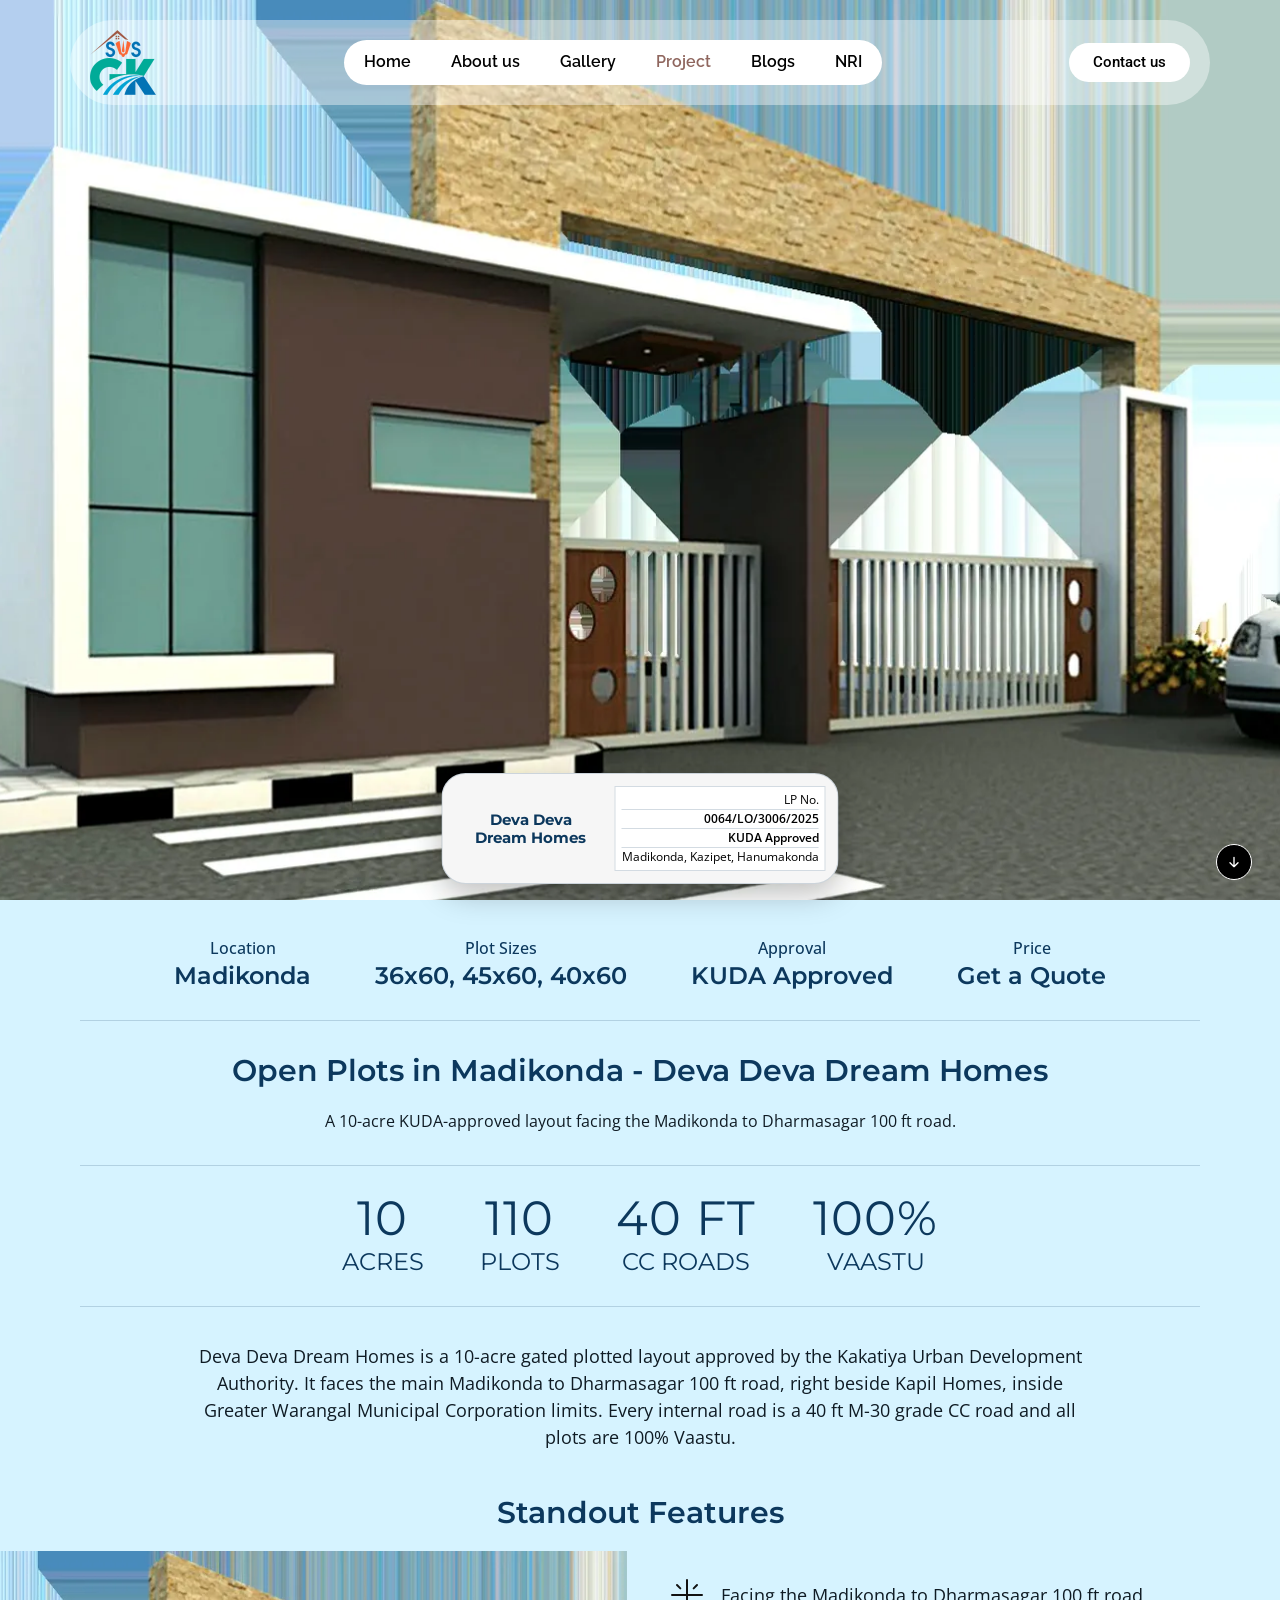
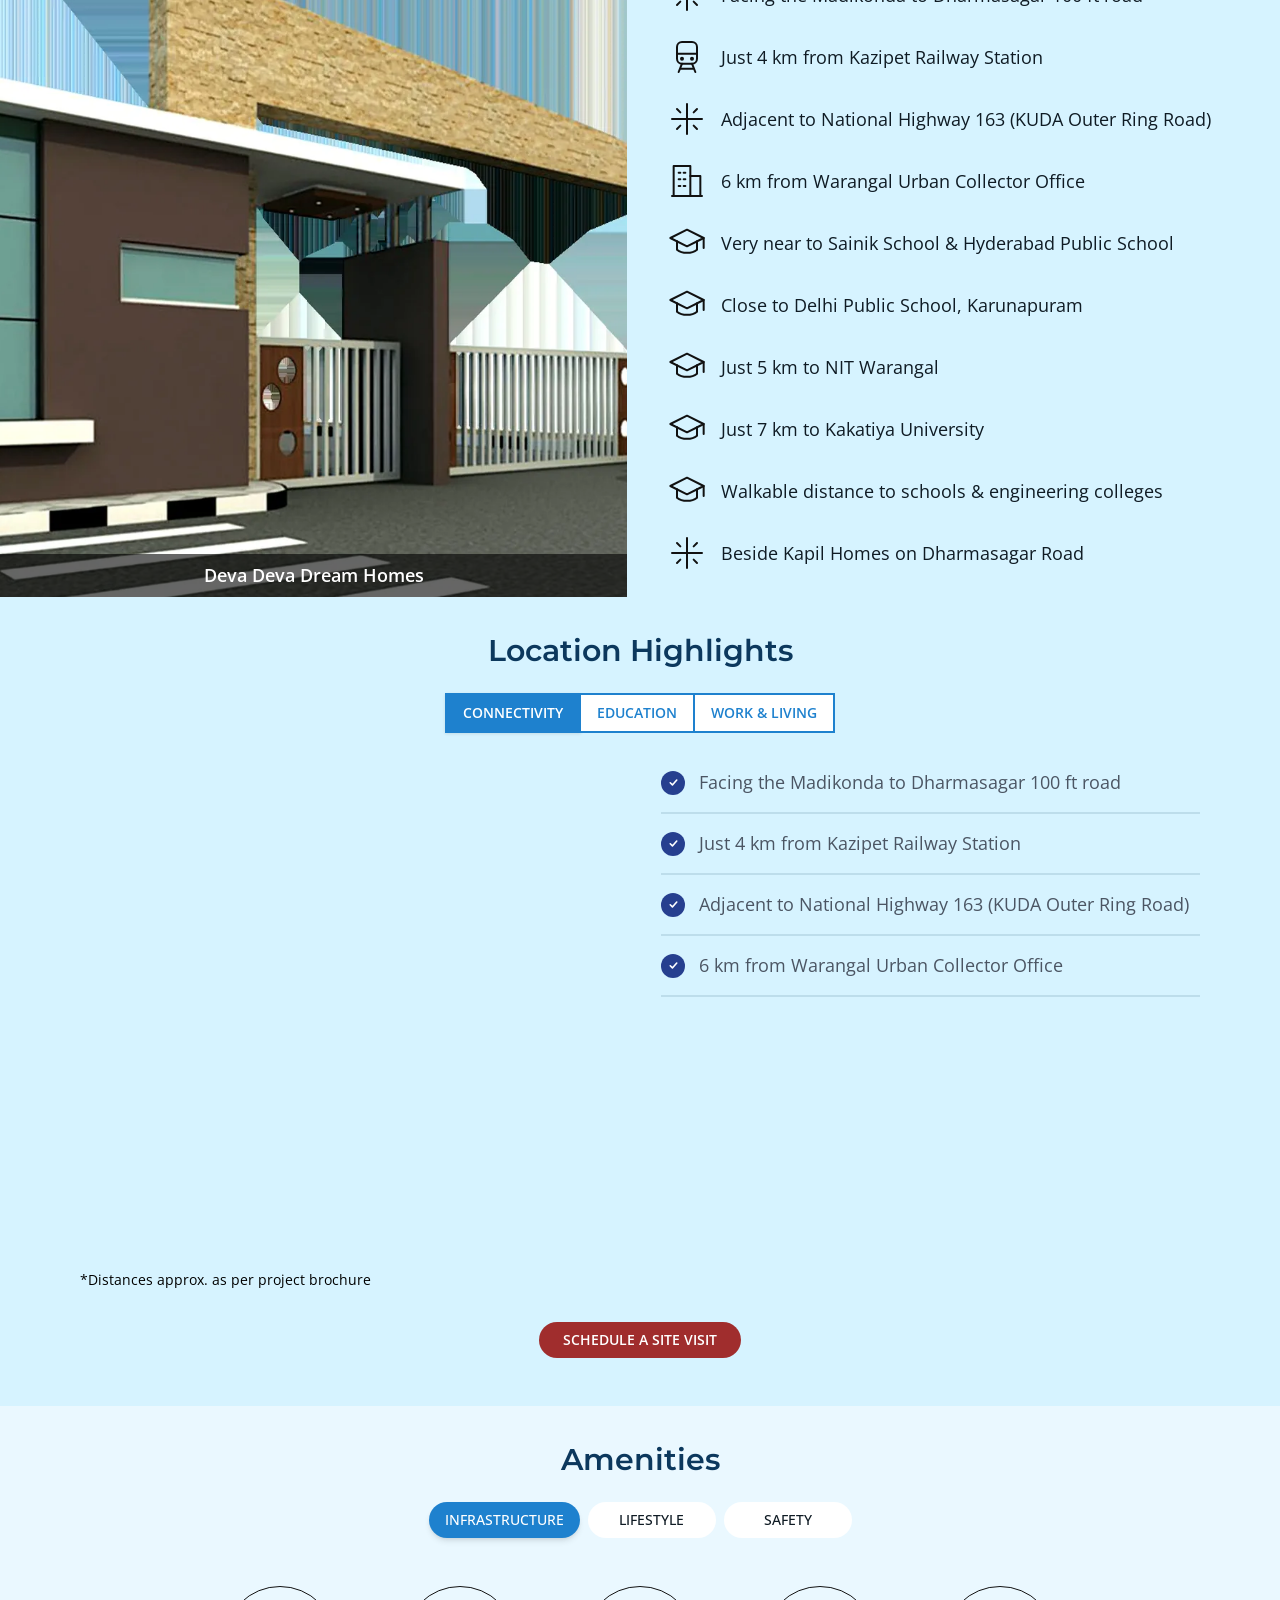
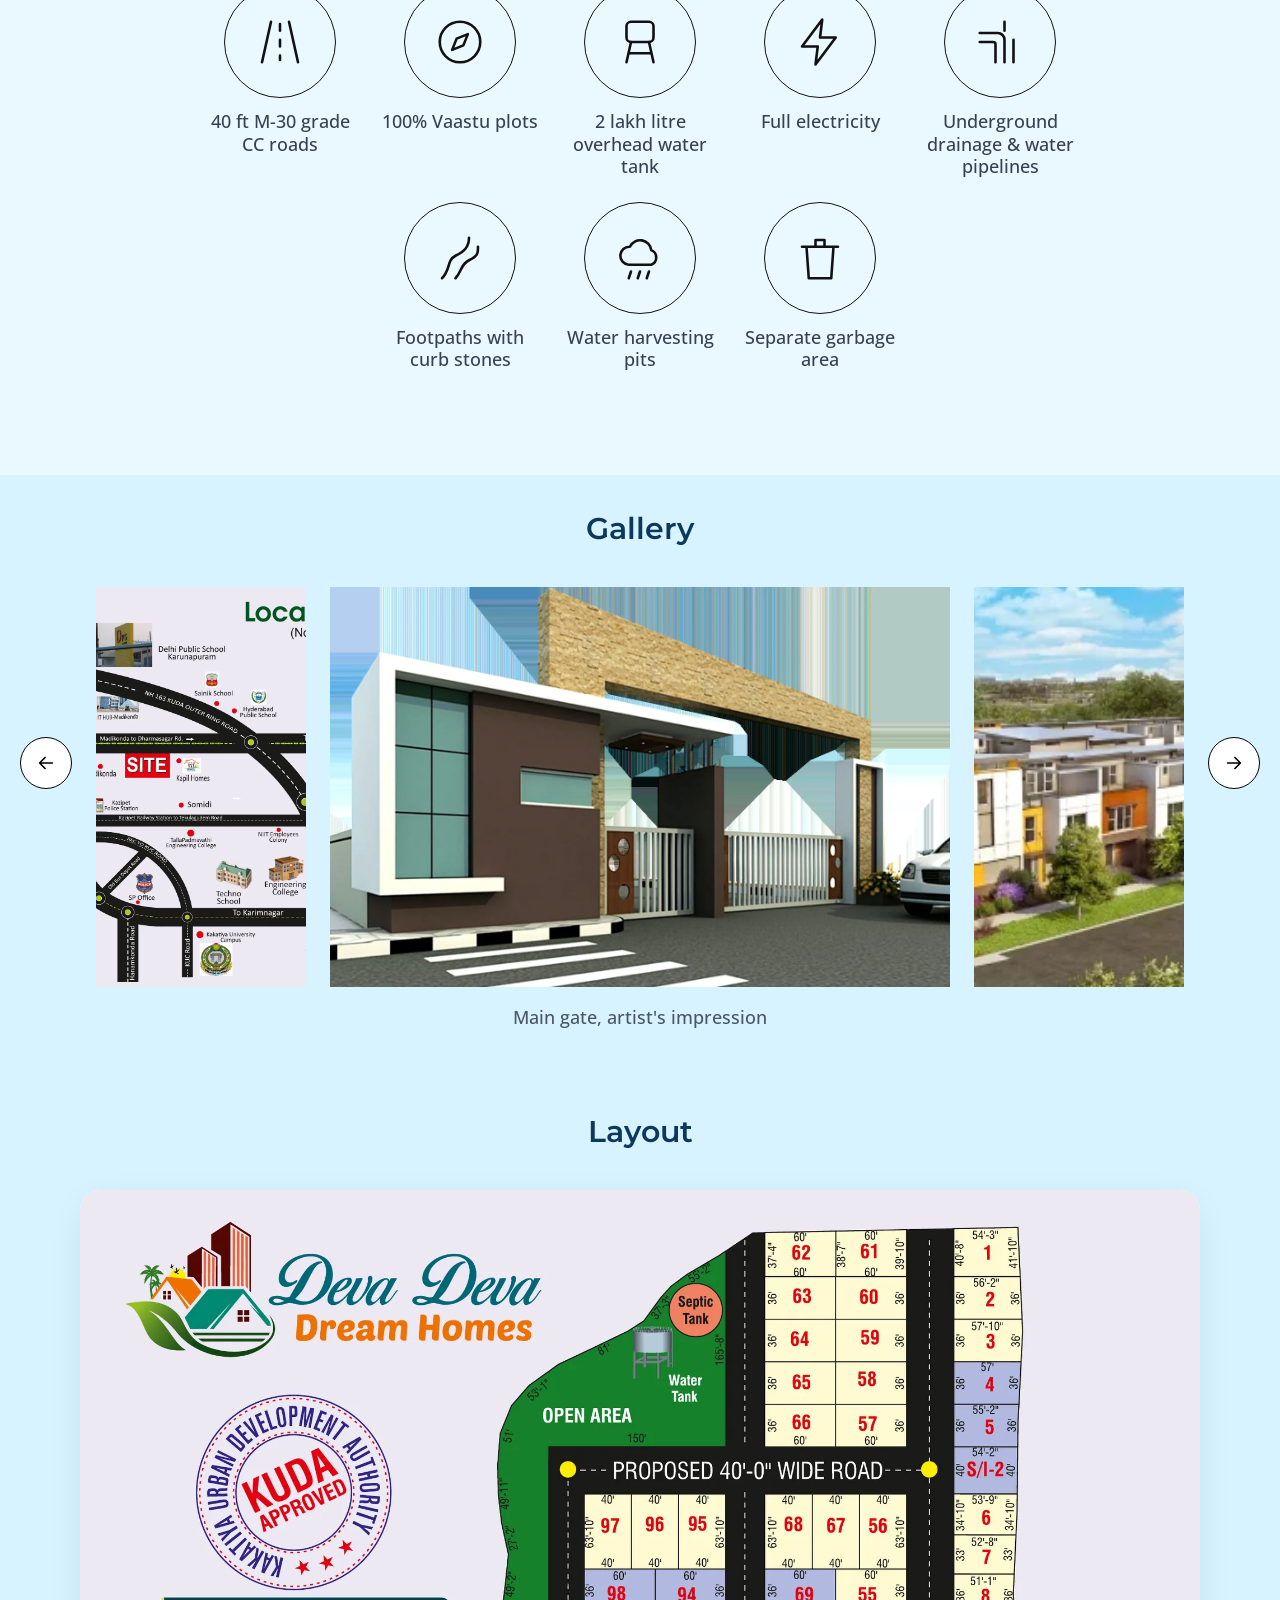
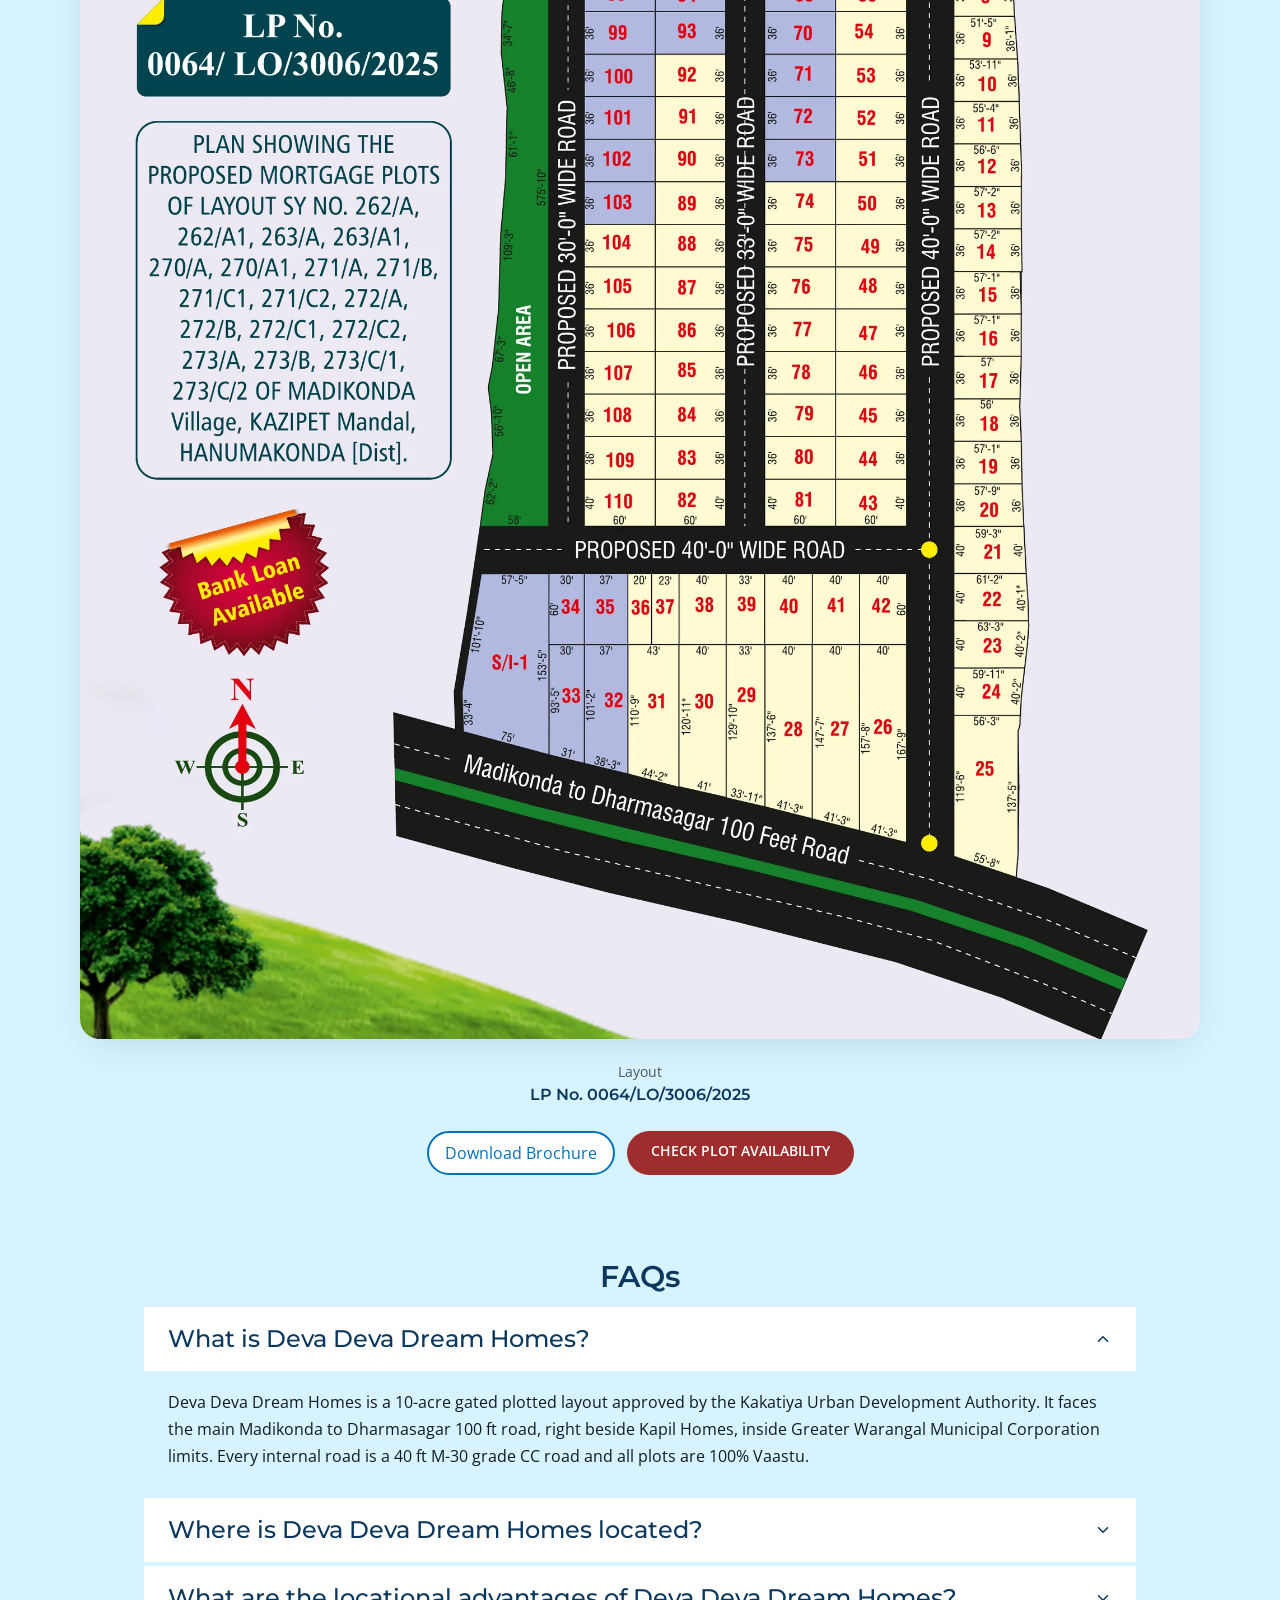
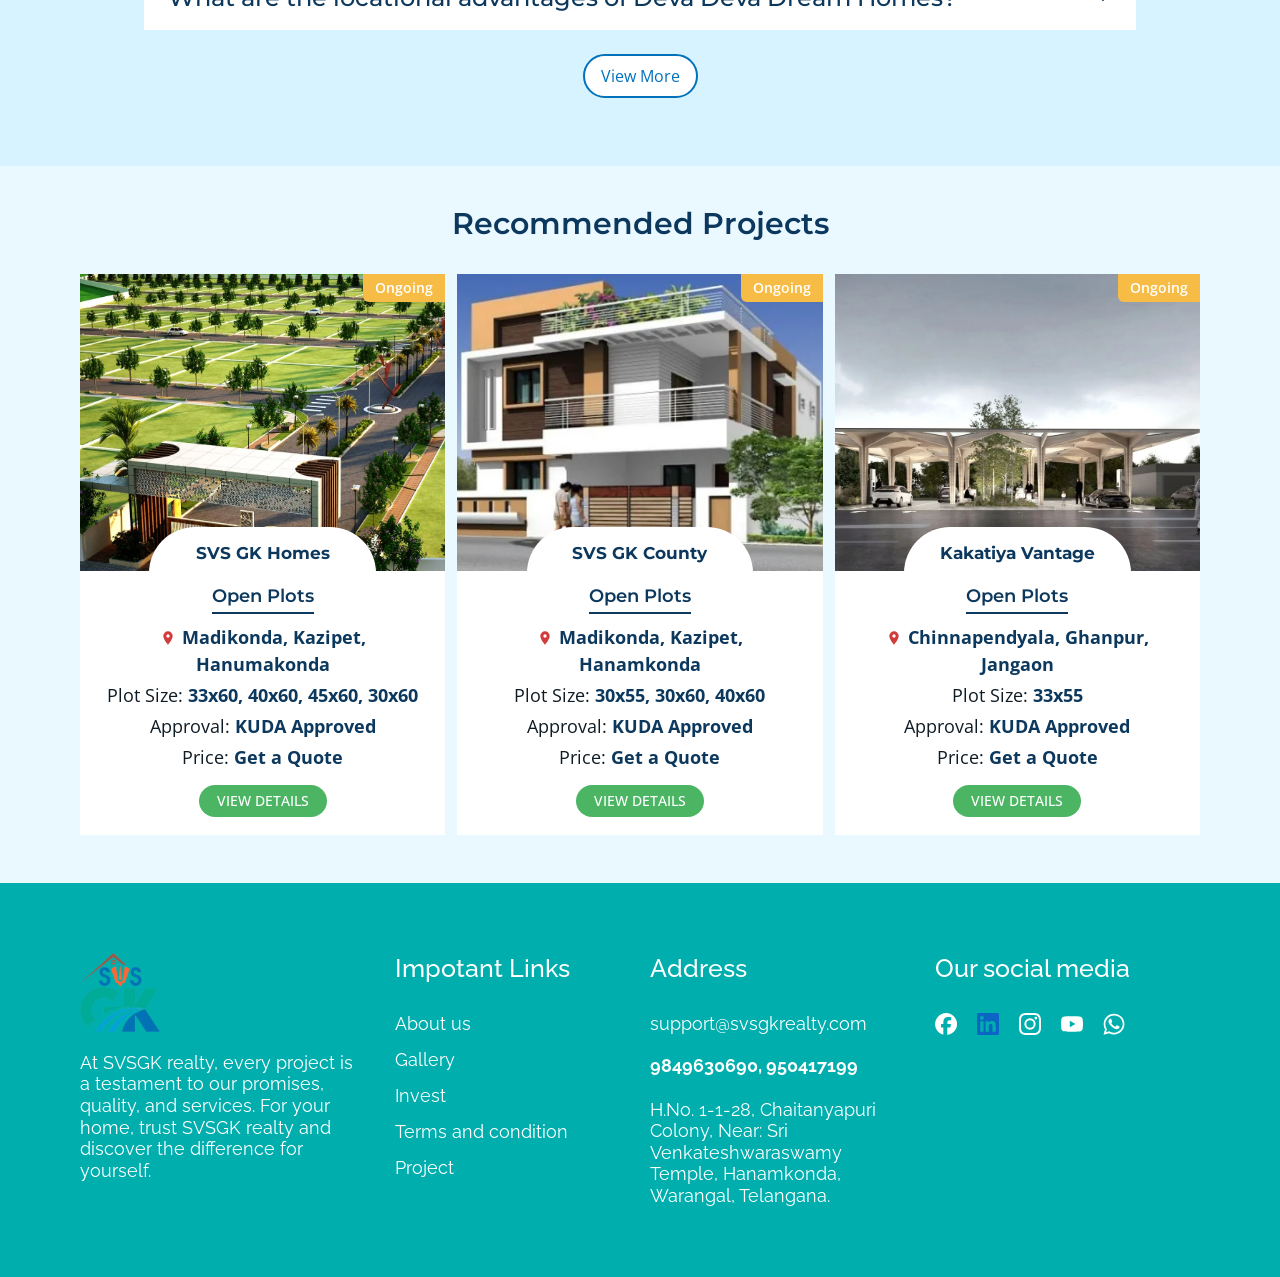
==== commit c7f2c68d: "Remove fixed bottom section bar from project pages Co-Authored-By: Claude Opus 5.5 <noreply@anthropi" ====
--- a/deva-deva-dream-homes/index.html
+++ b/deva-deva-dream-homes/index.html
@@ -157,16 +157,6 @@
   </div>
 </footer>
 
-<div class="sbar"><div class="in" id="sbar">
-  <a href="#overview" class="on">Overview</a><span class="sep"></span>
-  <a href="#location">Location</a><span class="sep"></span>
-  <a href="#amenities">Amenities</a><span class="sep"></span>
-  <a href="#gallery">Gallery</a><span class="sep"></span>
-  <a href="#layout">Layout</a><span class="sep"></span>
-  <a href="#faqs">FAQs</a><span class="sep"></span>
-  <button class="enq" data-enq>Enquire Now</button>
-</div></div>
-
 <a href="#top" class="totop" id="totop" aria-label="Back to top"><svg viewBox="0 0 24 24"><path d="M12 19V5M6 11l6-6 6 6"/></svg></a>
 
 <dialog class="enqm" id="enqm"><div class="hd">Enquire about Deva Deva Dream Homes<button type="button" data-close aria-label="Close">&#x2715;</button></div>
--- a/assets/project.css
+++ b/assets/project.css
@@ -25,13 +25,13 @@
 
 /* ---------- hero ---------- */
 .hero{position:relative;height:100vh;min-height:560px;max-height:900px;background:#0b1b29 center/cover no-repeat}
-.permit{position:absolute;left:50%;bottom:56px;transform:translateX(-50%);display:flex;align-items:center;gap:24px;background:#F6F6F6;border:1px solid var(--line);border-radius:24px;padding:12px 12px 12px 28px;box-shadow:0 10px 30px rgba(0,0,0,.25);max-width:calc(100% - 32px)}
+.permit{position:absolute;left:50%;bottom:16px;transform:translateX(-50%);display:flex;align-items:center;gap:24px;background:#F6F6F6;border:1px solid var(--line);border-radius:24px;padding:12px 12px 12px 28px;box-shadow:0 10px 30px rgba(0,0,0,.25);max-width:calc(100% - 32px)}
 .permit .pl{font-family:var(--head);font-weight:700;color:var(--brand);font-size:15px;line-height:1.15;text-align:center;max-width:120px}
 .permit .tbl{background:#fff;border:1px solid var(--line);padding:4px 6px;text-align:right}
 .permit .tbl small{display:block;font-size:12px;line-height:16px;padding:1px 0;border-bottom:1px solid var(--line);color:#000}
 .permit .tbl small:last-child{border-bottom:0}
 .permit .tbl small b{font-weight:600}
-.down{position:absolute;right:28px;bottom:60px;width:36px;height:36px;border-radius:50%;background:#000;border:1px solid #fff;display:grid;place-items:center}
+.down{position:absolute;right:28px;bottom:20px;width:36px;height:36px;border-radius:50%;background:#000;border:1px solid #fff;display:grid;place-items:center}
 .down svg,.totop svg{width:16px;height:16px;fill:none;stroke:#fff;stroke-width:2;stroke-linecap:round;stroke-linejoin:round}
 
 /* ---------- overview ---------- */
@@ -142,7 +142,7 @@
 .rc .vd{margin-top:10px;background:var(--green);color:#fff;font-size:14px;font-weight:500;line-height:20px;text-transform:uppercase;padding:6px 18px;border-radius:999px}
 
 /* ---------- footer (same as svsgkrealty.com) ---------- */
-footer{background:#00AEAE;color:#fff;font-family:Raleway,sans-serif;padding-bottom:40px}
+footer{background:#00AEAE;color:#fff;font-family:Raleway,sans-serif}
 .ftw{width:min(1140px,100% - 32px);margin-inline:auto}
 .ft{display:grid;grid-template-columns:285px 255px 285px 1fr;padding:60px 0 70px}
 .ft>div{padding:10px 0 0 40px;display:flex;flex-direction:column;gap:20px}
@@ -156,16 +156,7 @@
 .social svg{width:22px;height:22px;fill:#fff}
 .social a.li svg{fill:#0A66C2}
 
-/* ---------- fixed bottom section bar ---------- */
-.sbar{position:fixed;left:0;right:0;bottom:0;z-index:45;height:40px;background:var(--blue);box-shadow:0 10px 15px -3px rgba(0,0,0,.1);display:flex;justify-content:center;overflow-x:auto;scrollbar-width:none}
-.sbar::-webkit-scrollbar{display:none}
-.sbar .in{display:flex;align-items:center;min-width:max-content;padding:4px 12px}
-.sbar a{padding:0 8px;font-size:14px;line-height:20px;color:#fff;text-transform:uppercase;border-bottom:2px solid transparent}
-.sbar a.on{border-bottom-color:#fff}
-.sbar .sep{width:1px;height:20px;background:rgba(255,255,255,.55);margin:0 12px}
-.sbar .enq{background:var(--green);border:2px solid #fff;border-radius:999px;padding:4px 12px;font-size:14px;line-height:20px;color:#fff;text-transform:uppercase;margin-left:4px}
-
-.totop{position:fixed;right:24px;bottom:58px;z-index:44;width:44px;height:44px;border-radius:50%;background:#4b4b4b;display:grid;place-items:center;opacity:0;pointer-events:none;transition:opacity .3s}
+.totop{position:fixed;right:24px;bottom:24px;z-index:44;width:44px;height:44px;border-radius:50%;background:#4b4b4b;display:grid;place-items:center;opacity:0;pointer-events:none;transition:opacity .3s}
 .totop.show{opacity:1;pointer-events:auto}
 
 /* ---------- enquiry modal ---------- */
@@ -243,6 +234,5 @@
   .rc .im{height:230px}
   .ft{grid-template-columns:1fr}
   .ft>div{padding-left:10px}
-  .sbar{justify-content:flex-start}
-  .totop{right:14px;bottom:52px}
+  .totop{right:14px;bottom:16px}
 }
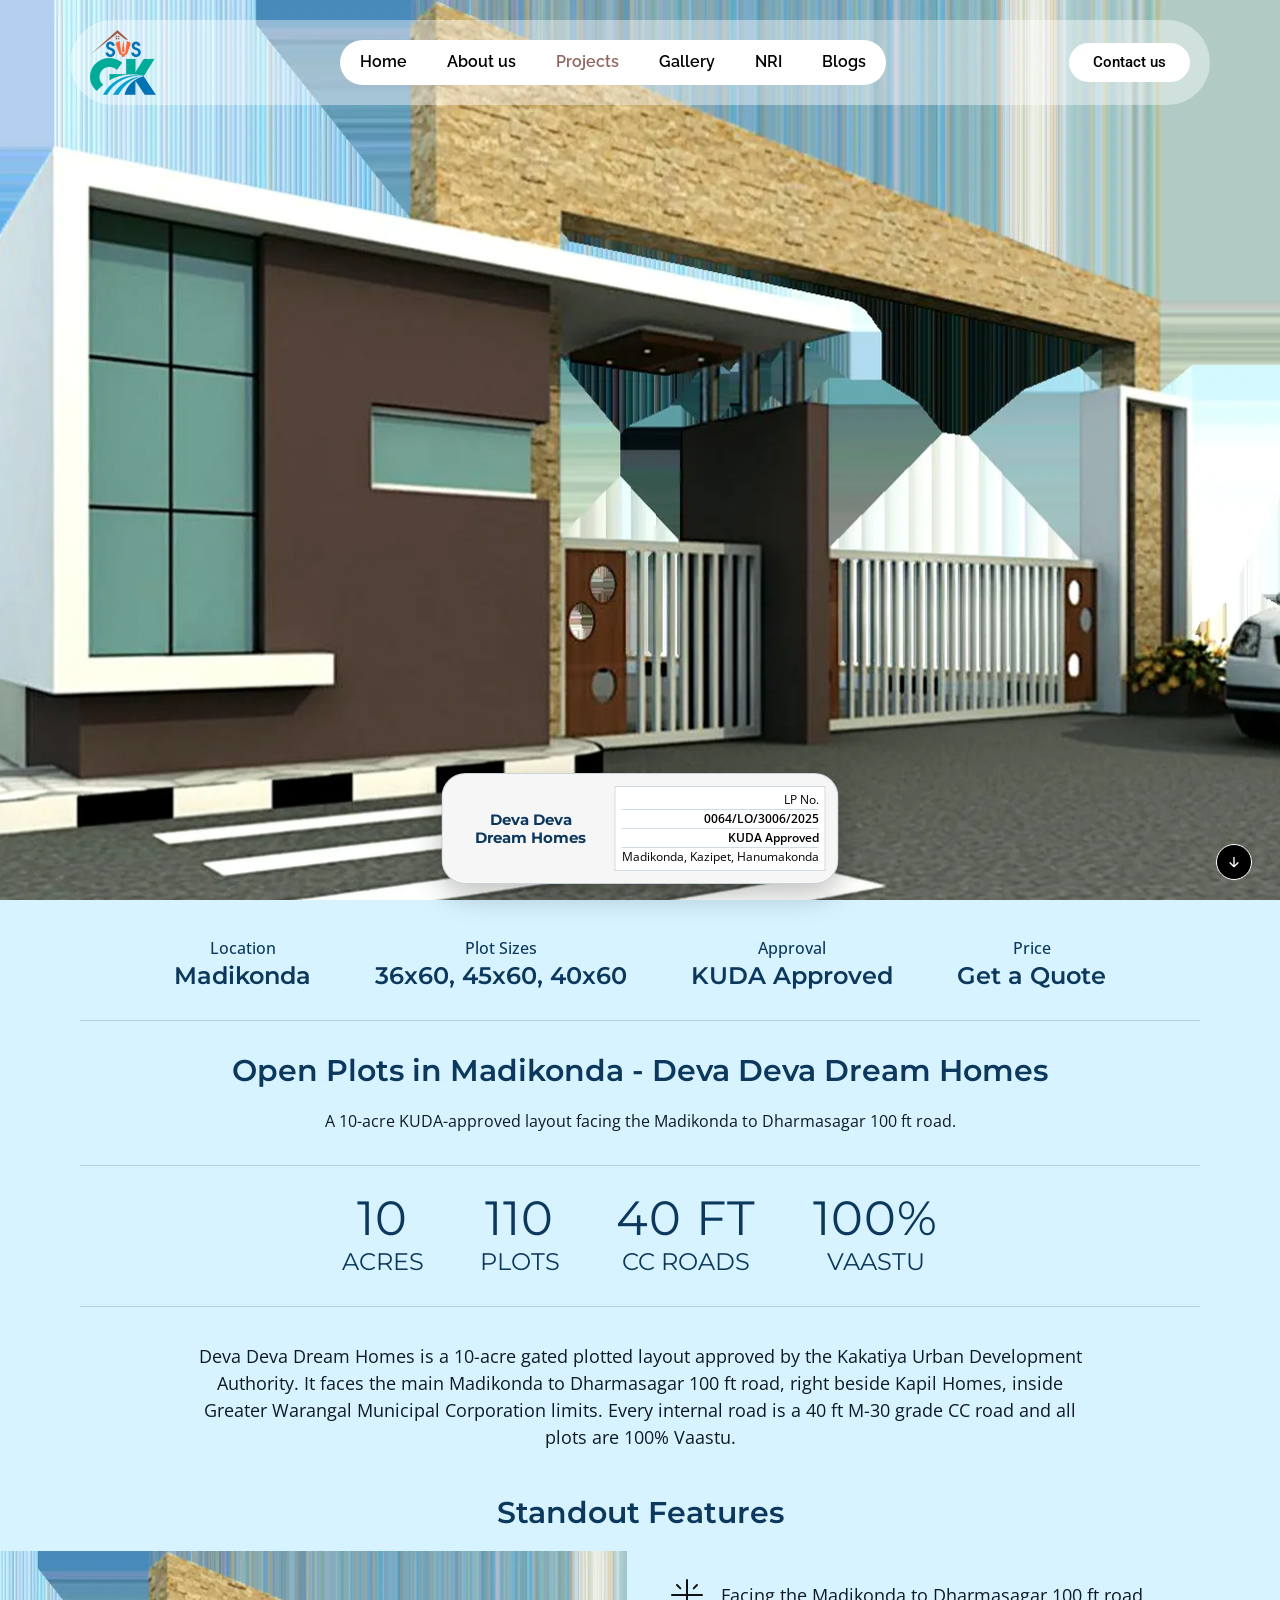
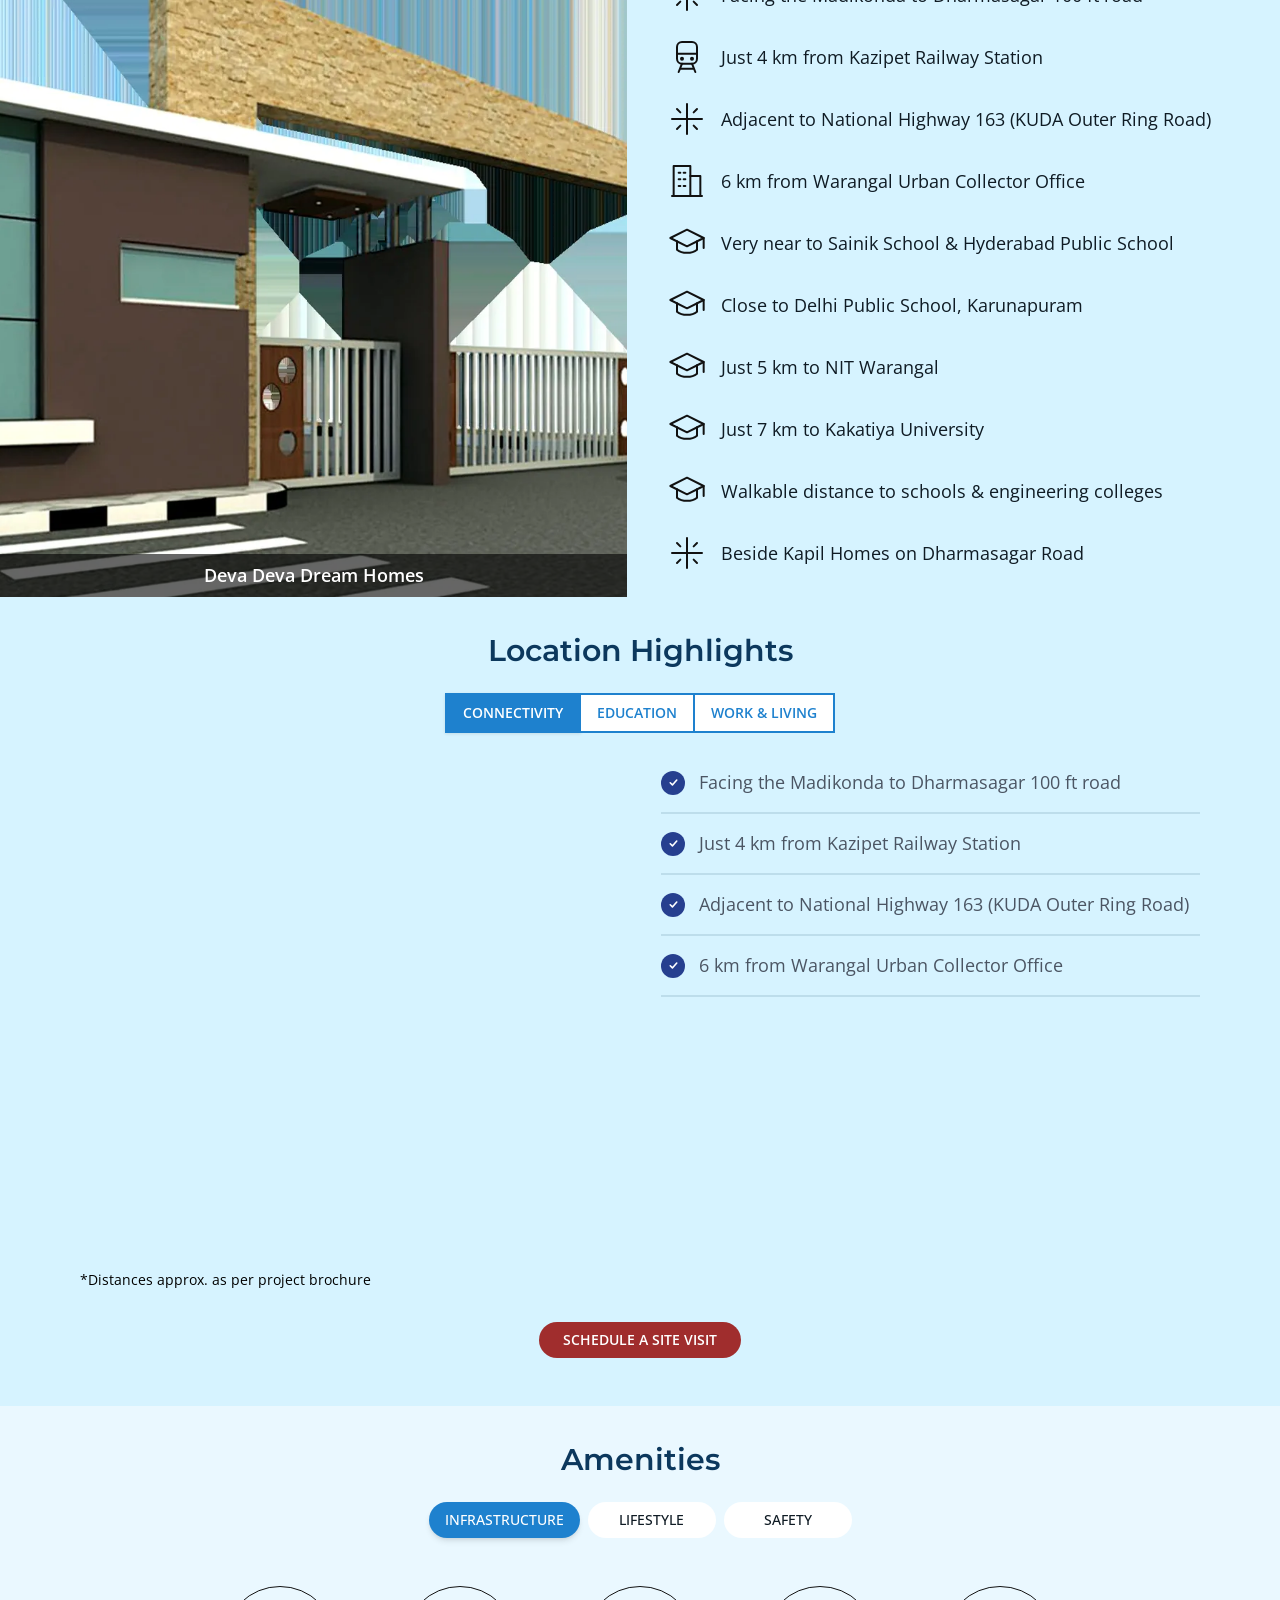
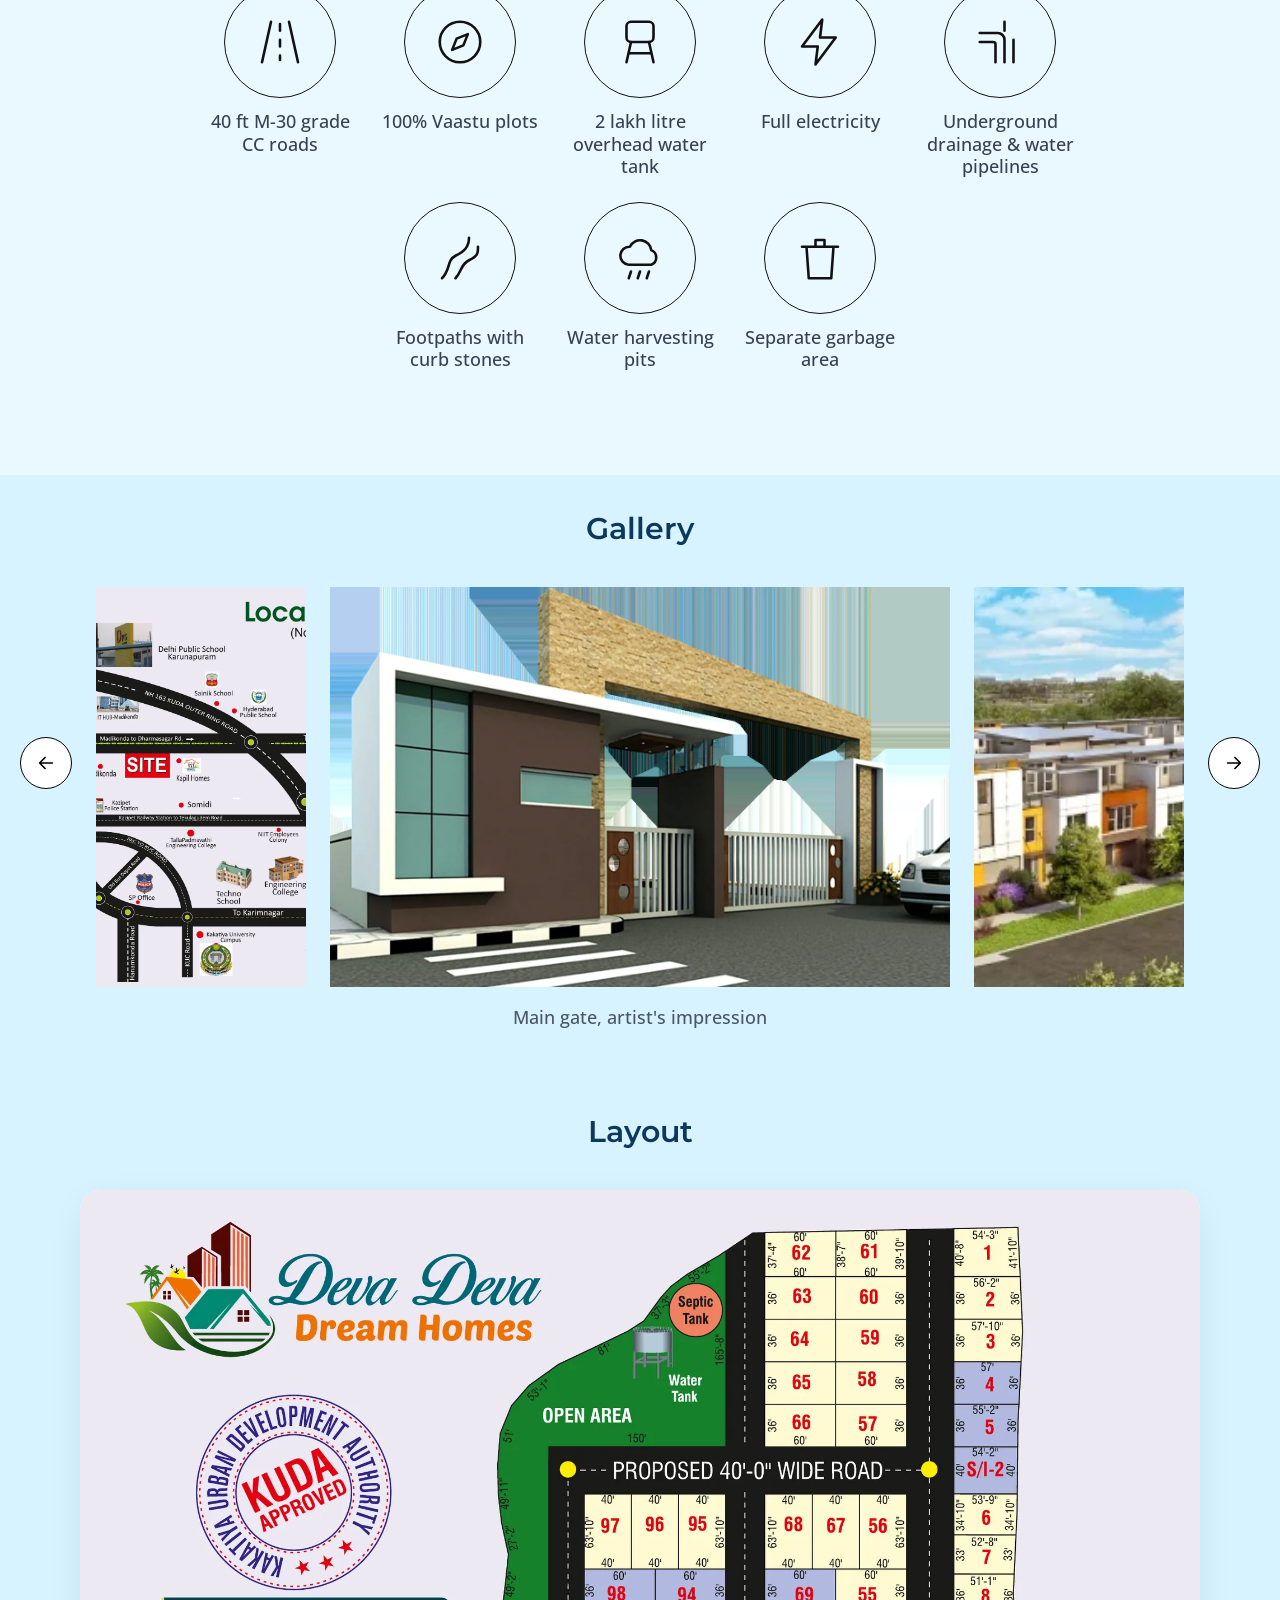
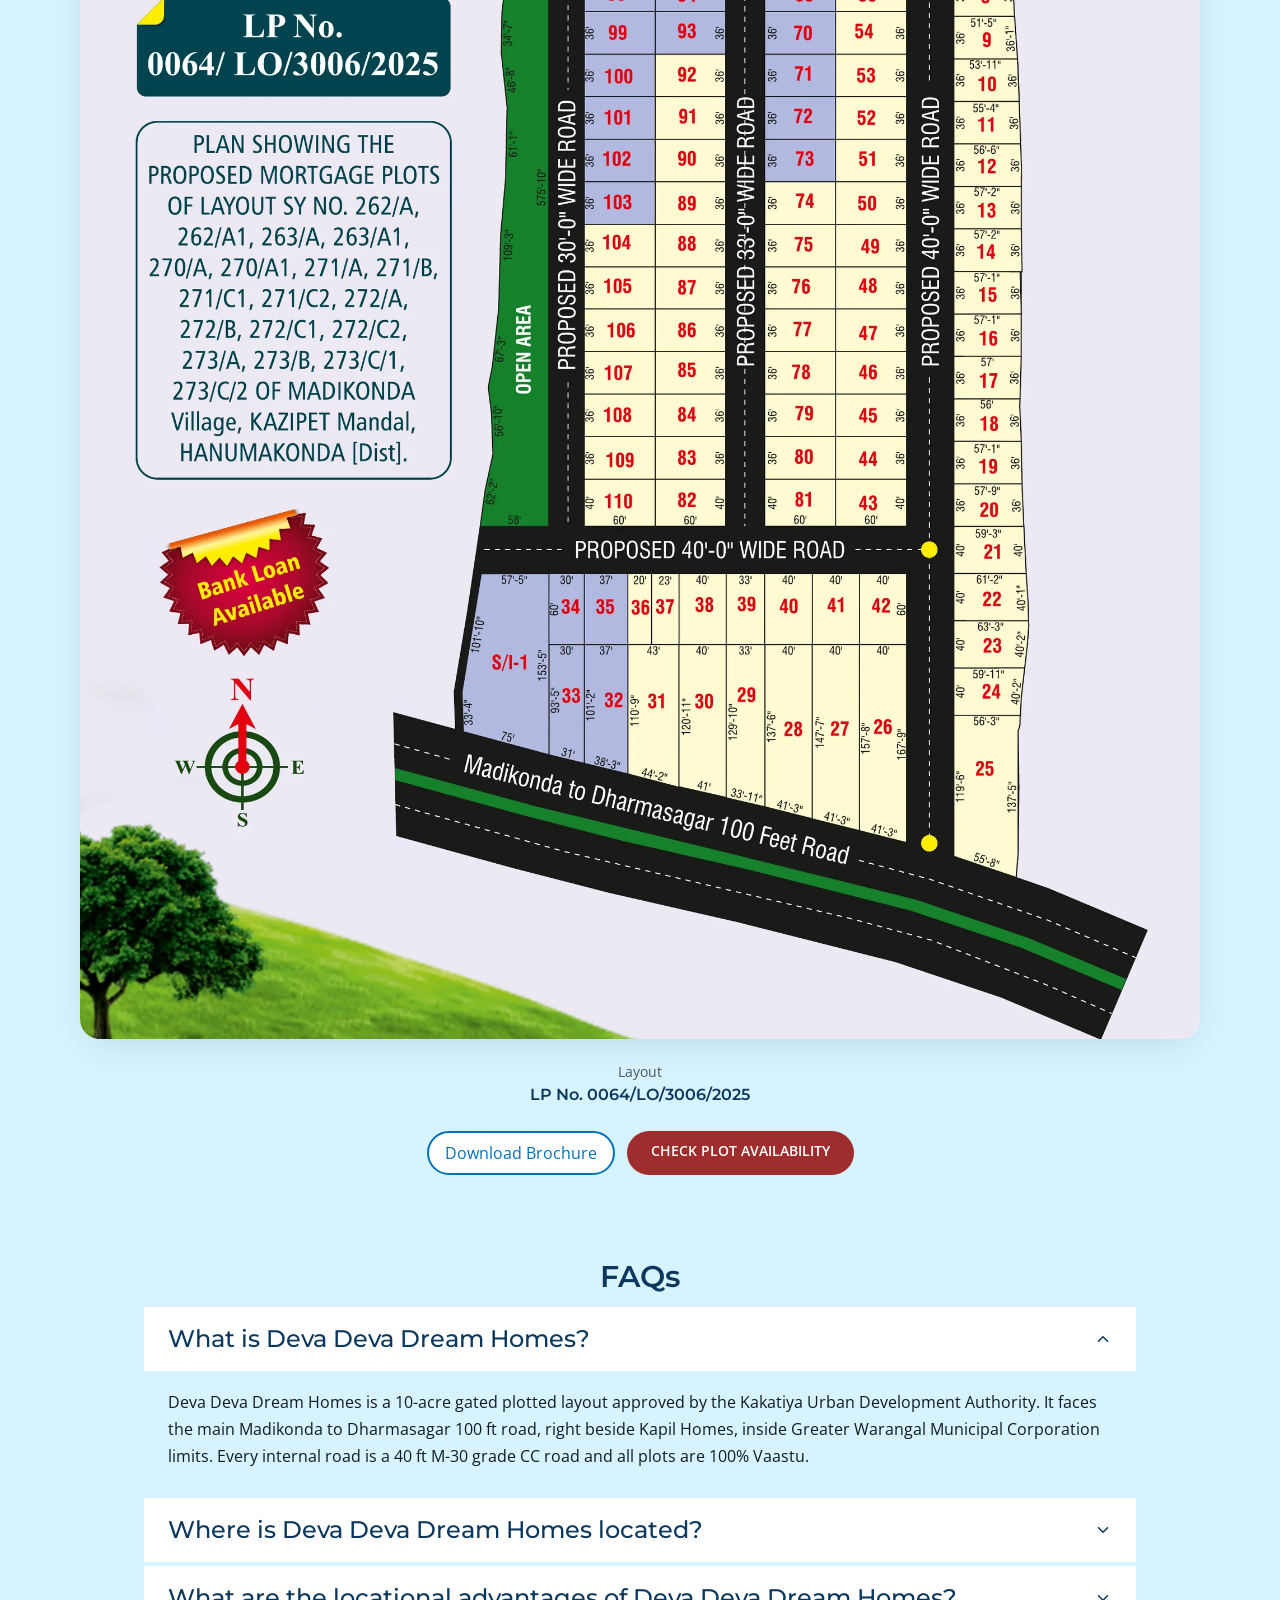
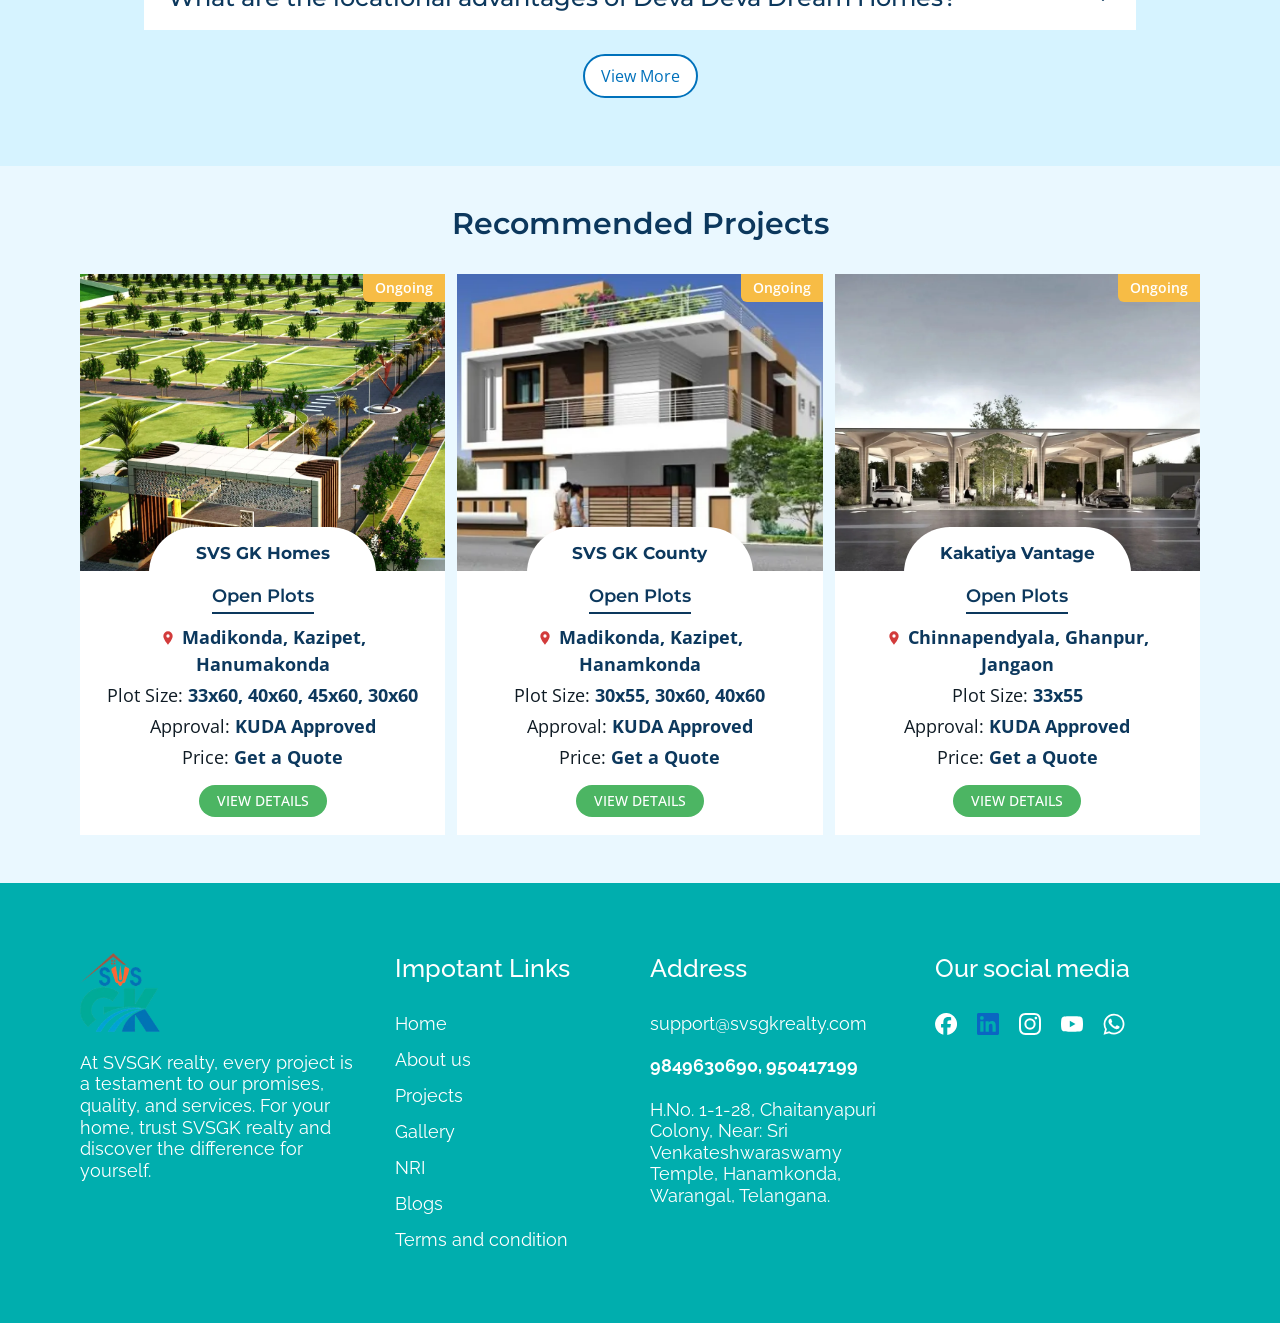
==== commit c84fb7da: "Reorder header, mobile menu and footer links to match main site Home, About us, Projects, Gallery, N" ====
--- a/deva-deva-dream-homes/index.html
+++ b/deva-deva-dream-homes/index.html
@@ -11,7 +11,7 @@
 <link rel="preconnect" href="https://fonts.googleapis.com">
 <link rel="preconnect" href="https://fonts.gstatic.com" crossorigin>
 <link href="https://fonts.googleapis.com/css2?family=Montserrat:wght@400;500;600;700&family=Open+Sans:wght@400;500;600;700&family=Raleway:wght@500;600&family=Roboto:wght@500&display=swap" rel="stylesheet">
-<link rel="stylesheet" href="../assets/project.css">
+<link rel="stylesheet" href="../assets/project.css?v=1a4e3c49">
 <script type="application/ld+json">{"@context": "https://schema.org", "@type": "Residence", "name": "Deva Deva Dream Homes", "description": "Deva Deva Dream Homes is a 10-acre gated plotted layout approved by the Kakatiya Urban Development Authority. It faces the main Madikonda to Dharmasagar 100 ft road, right beside Kapil Homes, inside Greater Warangal Municipal Corporation limits. Every internal road is a 40 ft M-30 grade CC road and all plots are 100% Vaastu.", "address": {"@type": "PostalAddress", "addressLocality": "Madikonda, Kazipet, Hanumakonda", "addressRegion": "Telangana", "addressCountry": "IN"}}</script>
 </head>
 <body>
@@ -23,12 +23,14 @@
     <div class="box">
       <a href="https://svsgkrealty.com/" class="logo" aria-label="SVSGK Realty home"><img src="../assets/svsgk-logo.webp" alt="SVSGK Realty" width="66" height="65"></a>
       <ul class="nav" id="menu">
+        <li class="mx"><button type="button" data-navclose aria-label="Close menu">&#x2715;</button></li>
         <li><a href="https://svsgkrealty.com/">Home</a></li>
         <li><a href="https://svsgkrealty.com/about-us/">About us</a></li>
+        <li><a href="../" class="on">Projects</a></li>
         <li><a href="https://svsgkrealty.com/gallery/">Gallery</a></li>
-        <li><a href="../" class="on">Project</a></li>
+        <li><a href="https://nri.svsgkrealty.com/">NRI</a></li>
         <li><a href="https://svsgkrealty.com/blogs/">Blogs</a></li>
-        <li><a href="https://nri.svsgkrealty.com/">NRI</a></li>
+        <li class="mc"><a href="#" data-enq>Contact Us</a></li>
       </ul>
       <a href="#" class="cta" data-enq>Contact us</a>
       <button class="burger" id="burger" aria-label="Open menu" aria-expanded="false"><i></i></button>
@@ -131,11 +133,13 @@
     <div>
       <h3>Impotant Links</h3>
       <ul>
+        <li><a href="https://svsgkrealty.com/">Home</a></li>
         <li><a href="https://svsgkrealty.com/about-us/">About us</a></li>
+        <li><a href="../">Projects</a></li>
         <li><a href="https://svsgkrealty.com/gallery/">Gallery</a></li>
-        <li><a href="https://nri.svsgkrealty.com/">Invest</a></li>
+        <li><a href="https://nri.svsgkrealty.com/">NRI</a></li>
+        <li><a href="https://svsgkrealty.com/blogs/">Blogs</a></li>
         <li><a href="https://svsgkrealty.com/terms-and-condition/">Terms and condition</a></li>
-        <li><a href="../">Project</a></li>
       </ul>
     </div>
     <div>
@@ -157,6 +161,11 @@
   </div>
 </footer>
 
+<nav class="dock" id="dock" aria-label="Quick contact">
+  <a href="tel:+919849630690" class="call" aria-label="Call SVSGK Realty"><span class="ic"><svg viewBox="0 0 24 24" width="16" height="16" fill="#fff"><path d="M6.6 10.8a15.1 15.1 0 0 0 6.6 6.6l2.2-2.2c.3-.3.7-.4 1-.2 1.1.4 2.3.6 3.6.6.6 0 1 .4 1 1V20c0 .6-.4 1-1 1A17 17 0 0 1 3 4c0-.6.4-1 1-1h3.5c.6 0 1 .4 1 1 0 1.3.2 2.5.6 3.6.1.3 0 .7-.2 1z"/></svg></span>Call now</a>
+  <a href="https://wa.me/919849630690?text=Hi%2C%20I%27m%20interested%20in%20Deva%20Deva%20Dream%20Homes.%20Please%20share%20details." class="wa" target="_blank" rel="noopener" aria-label="Chat on WhatsApp"><span class="ic"><svg viewBox="0 0 24 24" width="16" height="16" fill="#fff"><path d="M17.5 14.4c-.3-.1-1.8-.9-2-1-.3-.1-.5-.1-.7.1l-.9 1.2c-.2.2-.4.2-.7.1-1.6-.8-2.7-1.4-3.7-3.2-.3-.5.3-.5.8-1.6.1-.2 0-.4 0-.5l-.9-2.2c-.2-.6-.5-.5-.7-.5h-.6c-.2 0-.5.1-.8.4s-1 1-1 2.5 1.1 2.9 1.2 3.1c.1.2 2.1 3.2 5.1 4.5 1.9.8 2.6.9 3.6.7.6-.1 1.8-.7 2-1.4.2-.7.2-1.3.2-1.4-.1-.1-.3-.2-.6-.3zM12 2a10 10 0 0 0-8.6 15.1L2 22l5-1.3A10 10 0 1 0 12 2z"/></svg></span>WhatsApp</a>
+</nav>
+
 <a href="#top" class="totop" id="totop" aria-label="Back to top"><svg viewBox="0 0 24 24"><path d="M12 19V5M6 11l6-6 6 6"/></svg></a>
 
 <dialog class="enqm" id="enqm"><div class="hd">Enquire about Deva Deva Dream Homes<button type="button" data-close aria-label="Close">&#x2715;</button></div>
@@ -169,6 +178,6 @@
 
 <dialog class="lb" id="lb"><button class="x" aria-label="Close">&#x2715;</button><div class="stage"><img alt=""></div></dialog>
 
-<script src="../assets/project.js" defer></script>
+<script src="../assets/project.js?v=1a4e3c49" defer></script>
 </body>
 </html>
--- a/assets/project.css
+++ b/assets/project.css
@@ -20,6 +20,7 @@
 .nav a{display:block;padding:13px 20px;font-family:Raleway,sans-serif;font-size:16px;font-weight:600;line-height:18.78px;color:#000;transition:color .2s}
 .nav a:hover,.nav a.on{color:#8F665E}
 .cta{background:#fff;color:#000;font-family:Roboto,sans-serif;font-size:15px;font-weight:500;line-height:15px;padding:12px 24px;border-radius:30px}
+.nav .mx,.nav .mc{display:none}
 .burger{display:none;background:#fff;border-radius:50px;padding:12px 14px}
 .burger i{display:block;width:22px;height:2px;background:#000;box-shadow:0 -7px 0 #000,0 7px 0 #000}
 
@@ -159,6 +160,24 @@
 .totop{position:fixed;right:24px;bottom:24px;z-index:44;width:44px;height:44px;border-radius:50%;background:#4b4b4b;display:grid;place-items:center;opacity:0;pointer-events:none;transition:opacity .3s}
 .totop.show{opacity:1;pointer-events:auto}
 
+/* ---------- mobile quick-contact dock ---------- */
+.dock{display:none}
+@media(max-width:640px){
+  .dock{display:flex;gap:6px;position:fixed;left:14px;bottom:calc(14px + env(safe-area-inset-bottom));z-index:44;padding:5px;border-radius:999px;background:rgba(255,255,255,.82);-webkit-backdrop-filter:blur(12px) saturate(1.6);backdrop-filter:blur(12px) saturate(1.6);box-shadow:0 8px 24px rgba(12,56,93,.22),inset 0 0 0 1px rgba(12,56,93,.08);transform:translateY(calc(100% + 24px));opacity:0;pointer-events:none;transition:transform .45s cubic-bezier(.2,.9,.3,1.25),opacity .3s}
+  .dock.show{transform:none;opacity:1;pointer-events:auto}
+  .dock a{display:flex;align-items:center;gap:7px;height:40px;padding:0 15px 0 5px;border-radius:999px;font-family:var(--head);font-size:13px;font-weight:600;color:#fff;letter-spacing:.2px;transition:transform .15s}
+  .dock a:active{transform:scale(.94)}
+  .dock .call{background:linear-gradient(135deg,var(--blue),var(--brand))}
+  .dock .wa{background:linear-gradient(135deg,#2BE07A,#1DA851)}
+  .dock .ic{position:relative;display:grid;place-items:center;width:30px;height:30px;border-radius:50%;background:rgba(255,255,255,.2)}
+  .dock svg{width:16px;height:16px;fill:#fff}
+  .dock .call .ic::after{content:"";position:absolute;inset:0;border-radius:50%;border:2px solid rgba(255,255,255,.7);animation:ring 2.4s ease-out infinite}
+  .dock .call svg{animation:wiggle 4s ease-in-out infinite;transform-origin:50% 50%}
+}
+@keyframes ring{0%{transform:scale(1);opacity:.8}70%,100%{transform:scale(1.7);opacity:0}}
+@keyframes wiggle{0%,82%,100%{transform:rotate(0)}85%,91%,97%{transform:rotate(-14deg)}88%,94%{transform:rotate(14deg)}}
+@media(prefers-reduced-motion:reduce){.dock .call .ic::after,.dock .call svg{animation:none}}
+
 /* ---------- enquiry modal ---------- */
 dialog.enqm{border:0;border-radius:16px;padding:0;width:min(460px,calc(100% - 32px));box-shadow:0 30px 60px rgba(0,0,0,.35)}
 dialog.enqm::backdrop{background:rgba(0,0,0,.55)}
@@ -181,9 +200,26 @@
 
 /* ---------- responsive ---------- */
 @media(max-width:1024px){
-  .nav,.cta{display:none}
-  .burger{display:block}
-  .nav.open{display:flex;flex-direction:column;position:absolute;top:100%;left:16px;right:16px;border-radius:20px;padding:8px}
+  .cta{display:none}
+  /* mobile header: transparent bar, logo + staggered burger, full-screen slide-in menu */
+  header{inset:0 0 auto;padding:12px 10px 28px;background:none}
+  header .box{background:none;padding:6px 4px}
+  .burger{display:block;background:none;border:0;padding:14px 6px}
+  .burger i{position:relative;display:block;width:26px;height:3px;border-radius:3px;background:#000;box-shadow:none}
+  .burger i::before,.burger i::after{content:"";position:absolute;left:0;height:3px;border-radius:3px;background:#000}
+  .burger i::before{top:-8px;width:30px}
+  .burger i::after{top:8px;width:19px}
+  .nav{display:flex;flex-direction:column;position:fixed;top:0;right:0;bottom:0;left:auto;width:min(320px,82vw);z-index:60;margin:0;border-radius:0;background:#DCF0FC;padding:76px 8px 32px;box-shadow:-12px 0 32px rgba(0,0,0,.18);overflow-y:auto;transform:translateX(100%);visibility:hidden;transition:transform .4s cubic-bezier(.2,.8,.2,1),visibility 0s .4s}
+  .nav.open{transform:none;visibility:visible;transition:transform .4s cubic-bezier(.2,.8,.2,1)}
+  .nav a{font-size:20px;font-weight:500;line-height:24px;padding:12px 32px}
+  .nav .mx{display:block;position:absolute;top:16px;right:16px}
+  .nav .mx button{width:44px;height:44px;font-size:24px;line-height:1;color:#8F665E;background:none;border:0;cursor:pointer}
+  .nav .mc{display:block;align-self:center;margin-top:28px}
+  .nav .mc a{background:#fff;border-radius:40px;padding:16px 32px;color:#000}
+  body.nav-open{overflow:hidden}
+  body.nav-open header{z-index:70}
+  header::after{content:"";position:fixed;inset:0;z-index:-1;background:rgba(0,0,0,.45);opacity:0;pointer-events:none;transition:opacity .35s}
+  body.nav-open header::after{opacity:1;pointer-events:auto}
   .feat{grid-template-columns:1fr;gap:24px}
   .feat-img{min-height:360px}
   .feat ul{padding:0 16px}
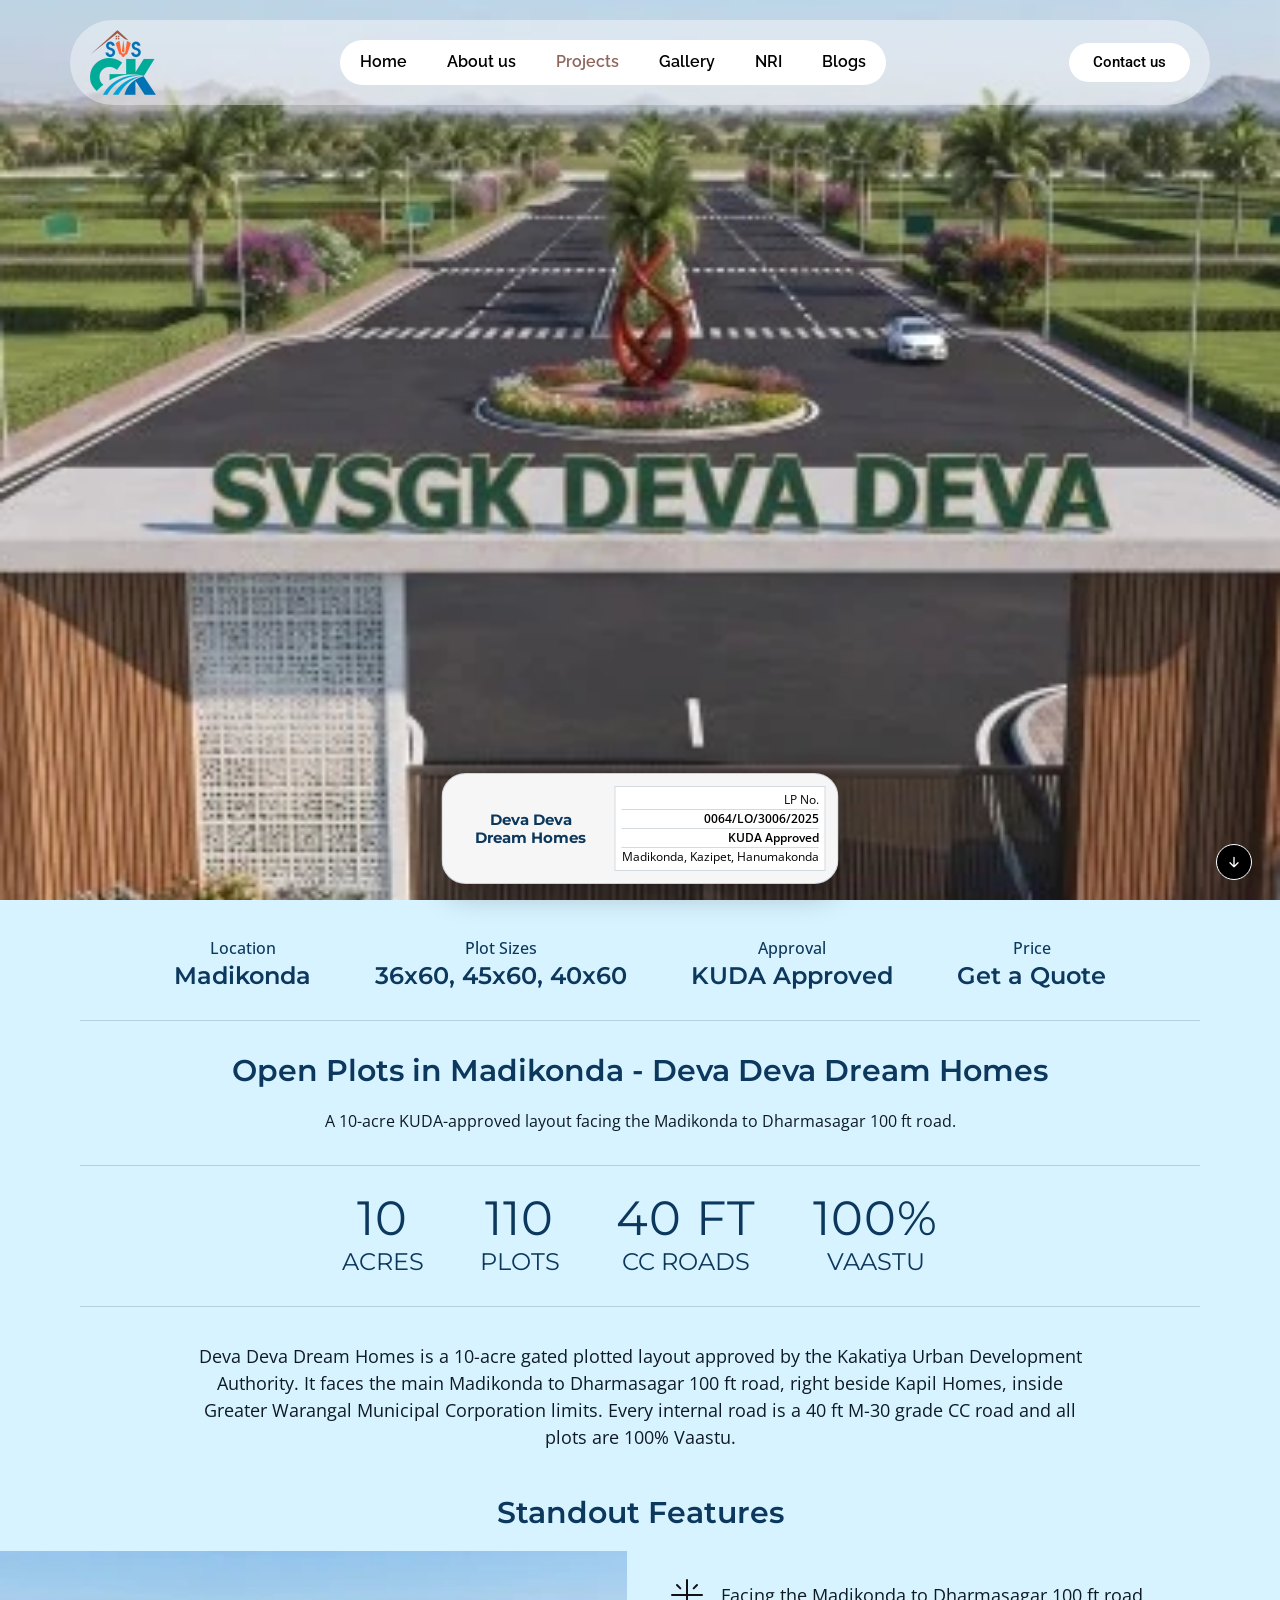
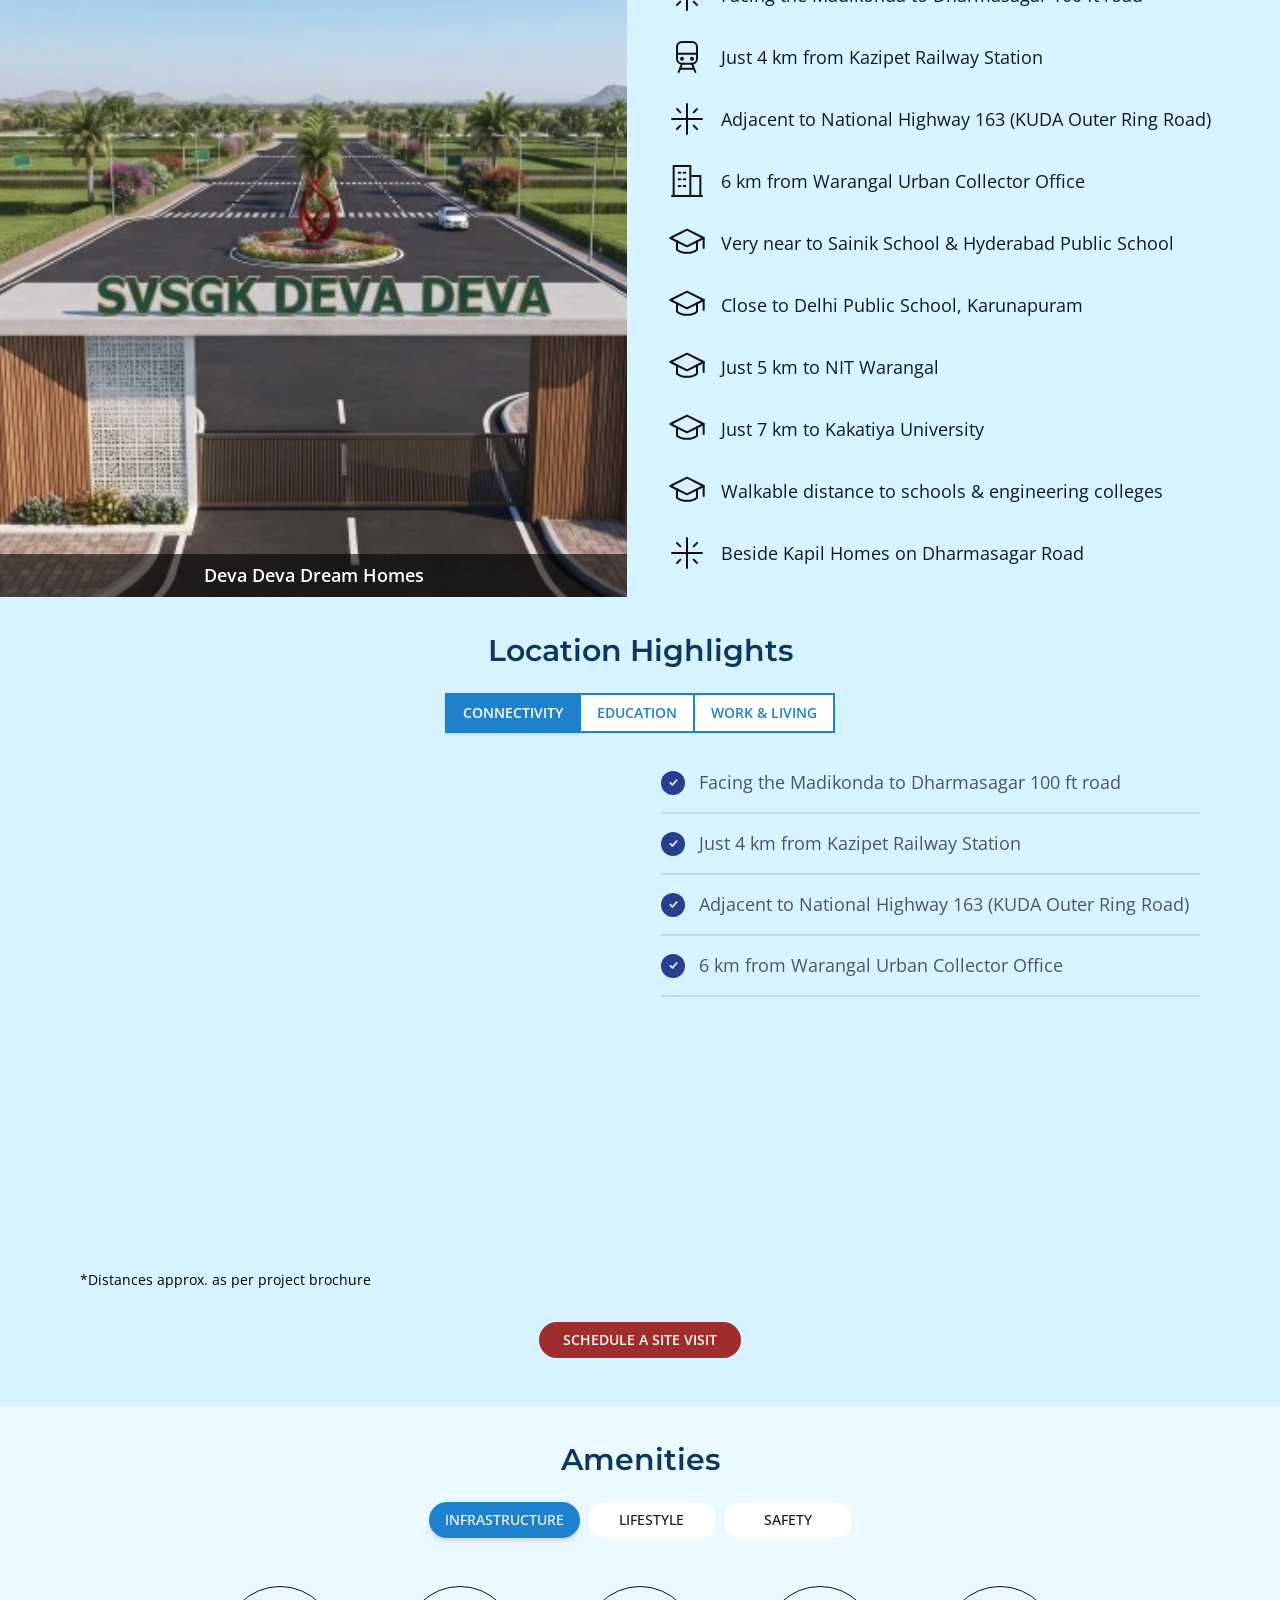
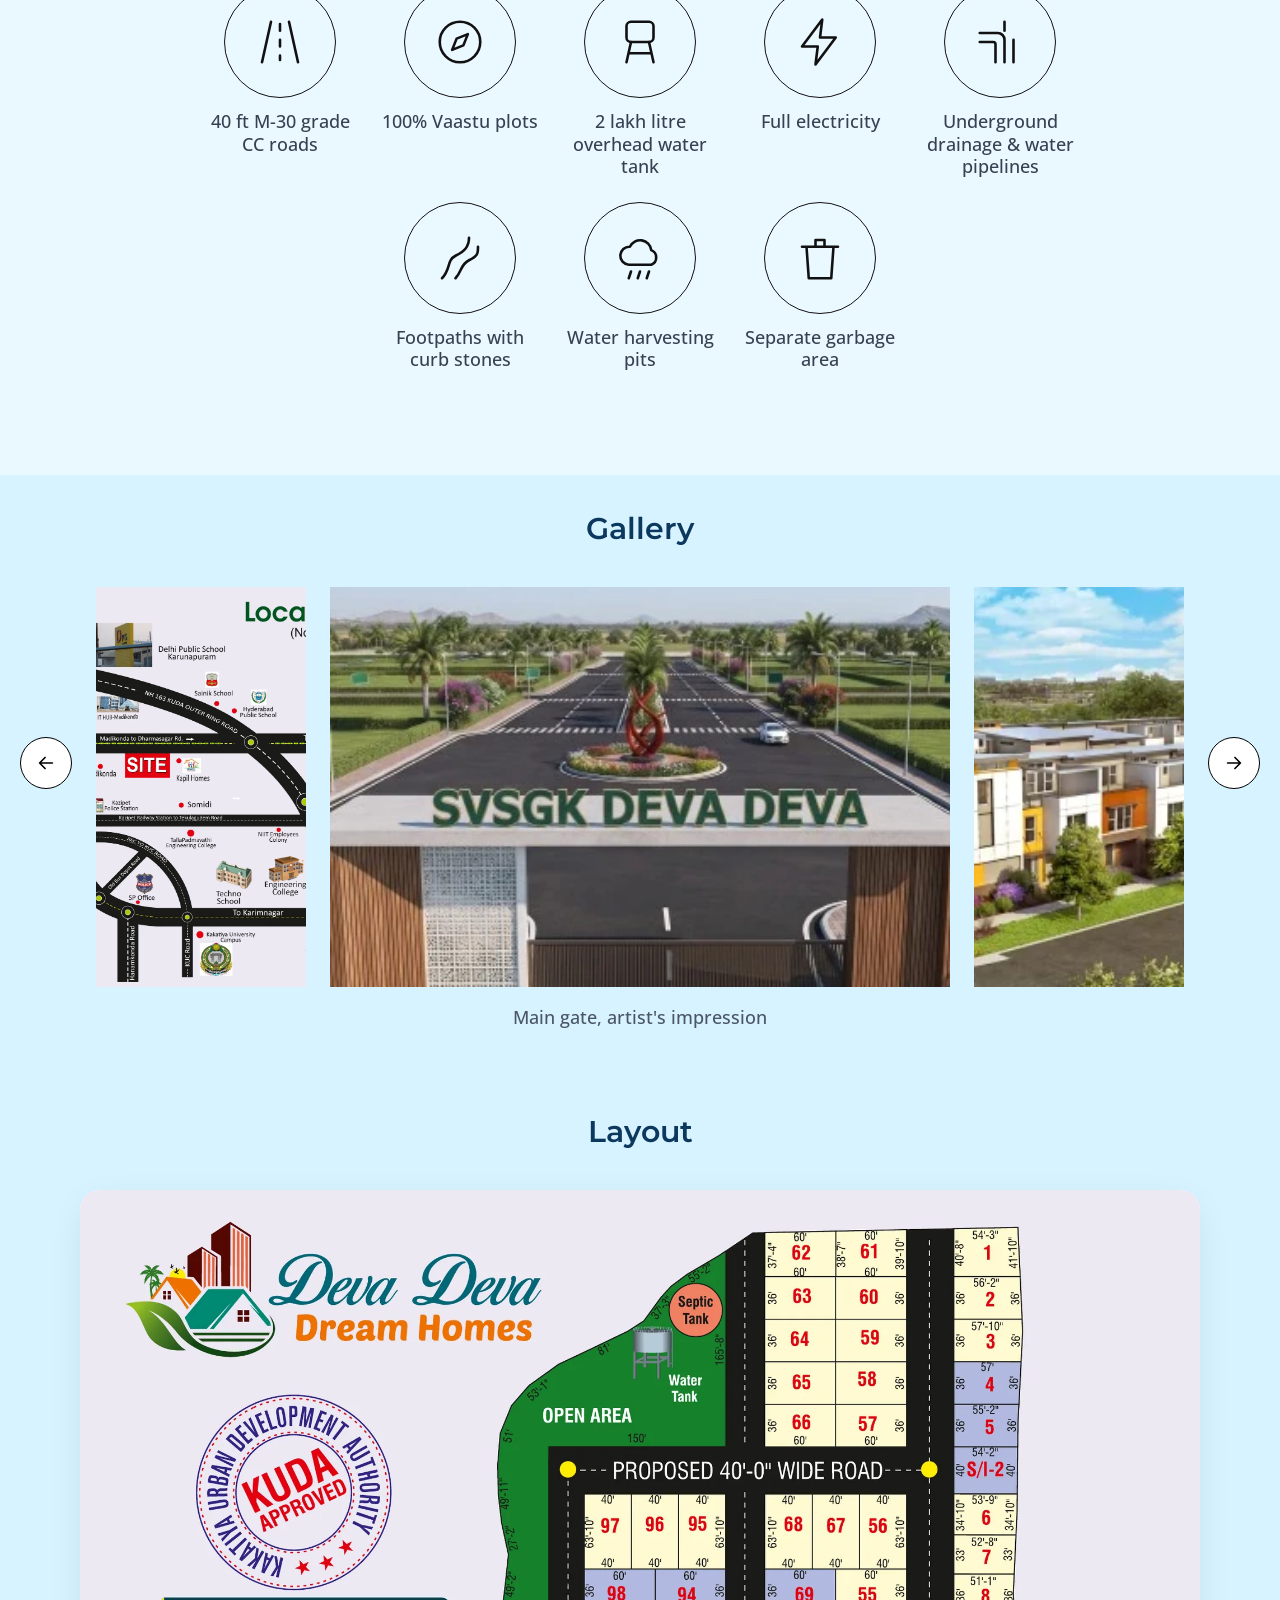
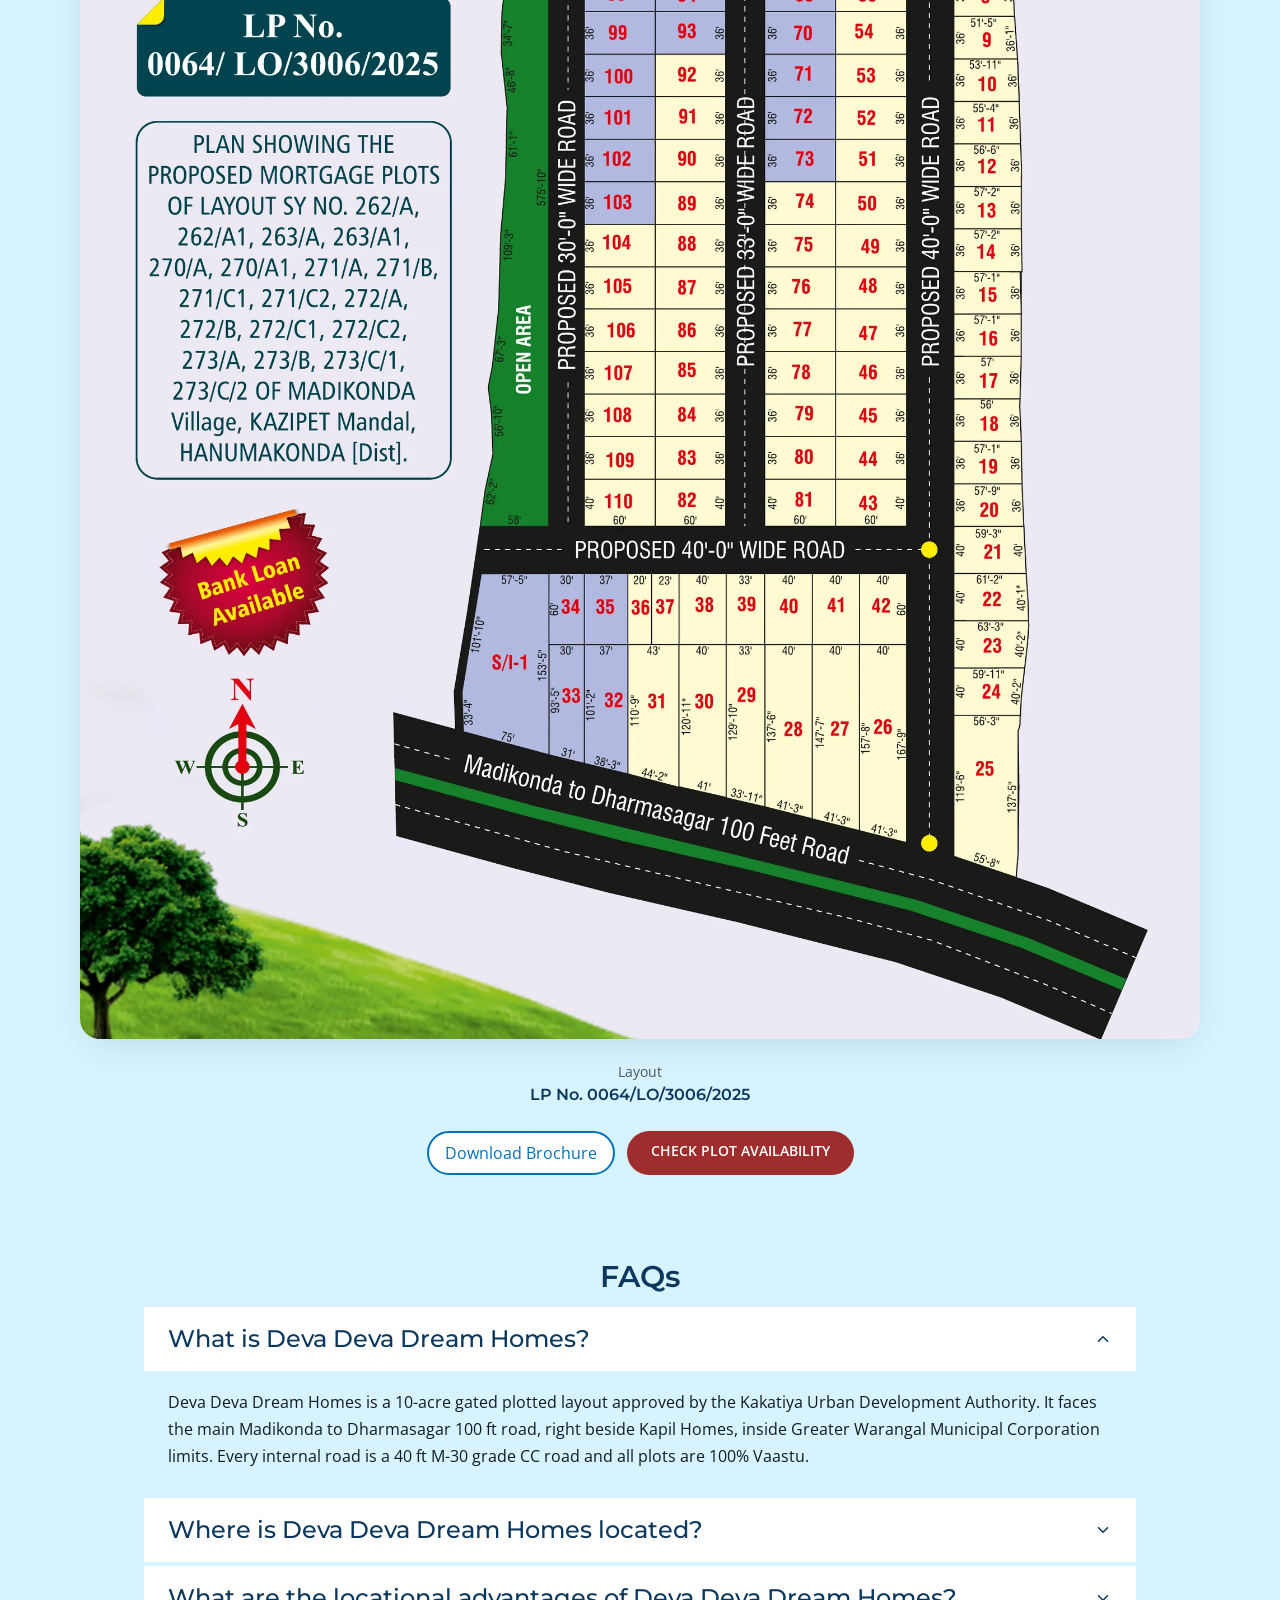
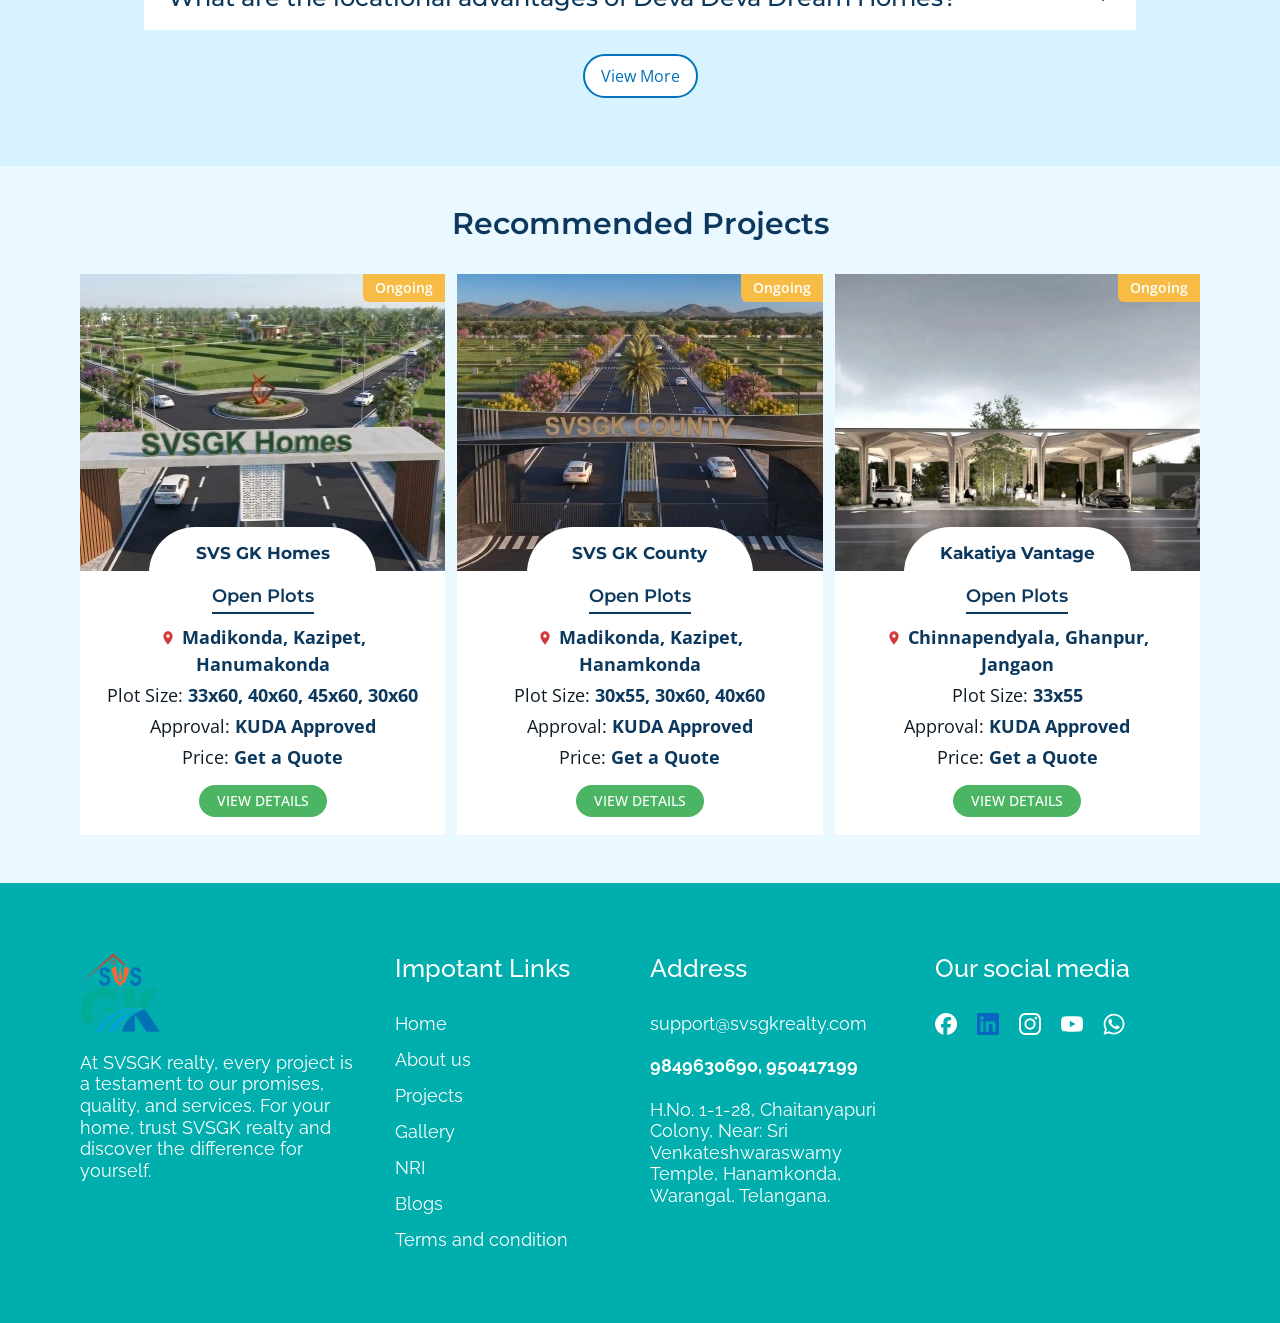
==== commit 661983af: "Use new entrance renders as main image for Homes, Deva Deva and County Set main.webp as hero, overvi" ====
--- a/deva-deva-dream-homes/index.html
+++ b/deva-deva-dream-homes/index.html
@@ -7,7 +7,7 @@
 <meta name="description" content="10 acres on the Madikonda to Dharmasagar 100 ft road, beside Kapil Homes. KUDA approved, LP No. 0064/LO/3006/2025. Plot sizes 36x60, 45x60 and 40x60.">
 <meta name="theme-color" content="#0C385D">
 <link rel="icon" href="../assets/svsgk-logo.png">
-<link rel="preload" as="image" href="../assets/p/deva-deva-dream-homes/hero.webp" fetchpriority="high">
+<link rel="preload" as="image" href="../assets/p/deva-deva-dream-homes/main.webp" fetchpriority="high">
 <link rel="preconnect" href="https://fonts.googleapis.com">
 <link rel="preconnect" href="https://fonts.gstatic.com" crossorigin>
 <link href="https://fonts.googleapis.com/css2?family=Montserrat:wght@400;500;600;700&family=Open+Sans:wght@400;500;600;700&family=Raleway:wght@500;600&family=Roboto:wght@500&display=swap" rel="stylesheet">
@@ -18,7 +18,7 @@
 
 
 
-<section class="hero" id="top" style="background-image:url('../assets/p/deva-deva-dream-homes/hero.webp')" aria-label="Deva Deva Dream Homes">
+<section class="hero" id="top" style="background-image:url('../assets/p/deva-deva-dream-homes/main.webp')" aria-label="Deva Deva Dream Homes">
   <header>
     <div class="box">
       <a href="https://svsgkrealty.com/" class="logo" aria-label="SVSGK Realty home"><img src="../assets/svsgk-logo.webp" alt="SVSGK Realty" width="66" height="65"></a>
@@ -50,7 +50,7 @@
   </div>
   <h2 class="heading">Standout Features</h2>
   <div class="feat">
-    <div class="feat-img" style="background-image:url('../assets/p/deva-deva-dream-homes/hero.webp')"><span>Deva Deva Dream Homes</span></div>
+    <div class="feat-img" style="background-image:url('../assets/p/deva-deva-dream-homes/main.webp')"><span>Deva Deva Dream Homes</span></div>
     <ul><li><svg viewBox="0 0 24 24" aria-hidden="true"><path d="M12 3v18M3 12h18M8 8l-2-2M16 8l2-2M8 16l-2 2M16 16l2 2"/></svg><p>Facing the Madikonda to Dharmasagar 100 ft road</p></li><li><svg viewBox="0 0 24 24" aria-hidden="true"><rect x="6" y="3" width="12" height="13" rx="3"/><path d="M6 10h12M9 16l-2 5M15 16l2 5M8 19h8"/><circle cx="9" cy="13" r=".6"/><circle cx="15" cy="13" r=".6"/></svg><p>Just 4 km from Kazipet Railway Station</p></li><li><svg viewBox="0 0 24 24" aria-hidden="true"><path d="M12 3v18M3 12h18M8 8l-2-2M16 8l2-2M8 16l-2 2M16 16l2 2"/></svg><p>Adjacent to National Highway 163 (KUDA Outer Ring Road)</p></li><li><svg viewBox="0 0 24 24" aria-hidden="true"><rect x="4" y="3" width="10" height="18"/><path d="M14 9h6v12h-6M7 7h1M10 7h1M7 11h1M10 11h1M7 15h1M10 15h1M3 21h18"/></svg><p>6 km from Warangal Urban Collector Office</p></li><li><svg viewBox="0 0 24 24" aria-hidden="true"><path d="M2 9l10-5 10 5-10 5z"/><path d="M6 11v5c3 2.5 9 2.5 12 0v-5M22 9v6"/></svg><p>Very near to Sainik School &amp; Hyderabad Public School</p></li><li><svg viewBox="0 0 24 24" aria-hidden="true"><path d="M2 9l10-5 10 5-10 5z"/><path d="M6 11v5c3 2.5 9 2.5 12 0v-5M22 9v6"/></svg><p>Close to Delhi Public School, Karunapuram</p></li><li><svg viewBox="0 0 24 24" aria-hidden="true"><path d="M2 9l10-5 10 5-10 5z"/><path d="M6 11v5c3 2.5 9 2.5 12 0v-5M22 9v6"/></svg><p>Just 5 km to NIT Warangal</p></li><li><svg viewBox="0 0 24 24" aria-hidden="true"><path d="M2 9l10-5 10 5-10 5z"/><path d="M6 11v5c3 2.5 9 2.5 12 0v-5M22 9v6"/></svg><p>Just 7 km to Kakatiya University</p></li><li><svg viewBox="0 0 24 24" aria-hidden="true"><path d="M2 9l10-5 10 5-10 5z"/><path d="M6 11v5c3 2.5 9 2.5 12 0v-5M22 9v6"/></svg><p>Walkable distance to schools &amp; engineering colleges</p></li><li><svg viewBox="0 0 24 24" aria-hidden="true"><path d="M12 3v18M3 12h18M8 8l-2-2M16 8l2-2M8 16l-2 2M16 16l2 2"/></svg><p>Beside Kapil Homes on Dharmasagar Road</p></li></ul>
   </div>
 </section>
@@ -79,7 +79,7 @@
   <h2 class="heading" style="padding-top:36px;margin-bottom:20px">Gallery</h2>
   <div style="position:relative">
     <button class="arr l" data-dir="-1" aria-label="Previous"><svg viewBox="0 0 24 24"><path d="M19 12H5M11 6l-6 6 6 6"/></svg></button>
-    <div class="gal-track" id="gal"><figure data-full="../assets/p/deva-deva-dream-homes/hero.webp" data-cap="Main gate, artist&#x27;s impression"><img src="../assets/p/deva-deva-dream-homes/hero.webp" alt="Main gate, artist&#x27;s impression" decoding="async"></figure><figure data-full="../assets/p/deva-deva-dream-homes/g1.webp" data-cap="Planned row villas"><img src="../assets/p/deva-deva-dream-homes/g1.webp" alt="Planned row villas" decoding="async"></figure><figure data-full="../assets/p/deva-deva-dream-homes/g2.webp" data-cap="Model house elevation"><img src="../assets/p/deva-deva-dream-homes/g2.webp" alt="Model house elevation" decoding="async"></figure><figure data-full="../assets/p/deva-deva-dream-homes/map.webp" data-cap="Location map"><img src="../assets/p/deva-deva-dream-homes/map.webp" alt="Location map" decoding="async"></figure></div>
+    <div class="gal-track" id="gal"><figure data-full="../assets/p/deva-deva-dream-homes/main.webp" data-cap="Main gate, artist&#x27;s impression"><img src="../assets/p/deva-deva-dream-homes/main.webp" alt="Main gate, artist&#x27;s impression" decoding="async"></figure><figure data-full="../assets/p/deva-deva-dream-homes/g1.webp" data-cap="Planned row villas"><img src="../assets/p/deva-deva-dream-homes/g1.webp" alt="Planned row villas" decoding="async"></figure><figure data-full="../assets/p/deva-deva-dream-homes/g2.webp" data-cap="Model house elevation"><img src="../assets/p/deva-deva-dream-homes/g2.webp" alt="Model house elevation" decoding="async"></figure><figure data-full="../assets/p/deva-deva-dream-homes/map.webp" data-cap="Location map"><img src="../assets/p/deva-deva-dream-homes/map.webp" alt="Location map" decoding="async"></figure></div>
     <button class="arr r" data-dir="1" aria-label="Next"><svg viewBox="0 0 24 24"><path d="M5 12h14M13 6l6 6-6 6"/></svg></button>
   </div>
   <p class="gal-cap" id="galcap"></p>
@@ -105,12 +105,12 @@
 <section class="band rec">
   <div class="wrap">
     <h2 class="heading" style="margin-bottom:12px">Recommended Projects</h2>
-    <div class="rec-grid"><a class="rc" href="../svs-gk-homes/"><div class="im"><img src="../assets/p/svs-gk-homes/hero.webp" alt="SVS GK Homes" loading="lazy"><span class="badge">Ongoing</span></div>
+    <div class="rec-grid"><a class="rc" href="../svs-gk-homes/"><div class="im"><img src="../assets/p/svs-gk-homes/main.webp" alt="SVS GK Homes" loading="lazy"><span class="badge">Ongoing</span></div>
 <div class="bub">SVS GK Homes</div><div class="bd"><span class="cfg">Open Plots</span>
 <span class="ln"><svg viewBox="0 0 24 24"><path d="M12 2a7 7 0 0 0-7 7c0 5.3 7 13 7 13s7-7.7 7-13a7 7 0 0 0-7-7zm0 9.5A2.5 2.5 0 1 1 12 6.5a2.5 2.5 0 0 1 0 5z"/></svg><b>Madikonda, Kazipet, Hanumakonda</b></span>
 <span class="ln">Plot Size: <b>33x60, 40x60, 45x60, 30x60</b></span>
 <span class="ln">Approval: <b>KUDA Approved</b></span>
-<span class="ln">Price: <b>Get a Quote</b></span><span class="vd">View details</span></div></a><a class="rc" href="../svs-gk-county/"><div class="im"><img src="../assets/p/svs-gk-county/g3.webp" alt="SVS GK County" loading="lazy"><span class="badge">Ongoing</span></div>
+<span class="ln">Price: <b>Get a Quote</b></span><span class="vd">View details</span></div></a><a class="rc" href="../svs-gk-county/"><div class="im"><img src="../assets/p/svs-gk-county/main.webp" alt="SVS GK County" loading="lazy"><span class="badge">Ongoing</span></div>
 <div class="bub">SVS GK County</div><div class="bd"><span class="cfg">Open Plots</span>
 <span class="ln"><svg viewBox="0 0 24 24"><path d="M12 2a7 7 0 0 0-7 7c0 5.3 7 13 7 13s7-7.7 7-13a7 7 0 0 0-7-7zm0 9.5A2.5 2.5 0 1 1 12 6.5a2.5 2.5 0 0 1 0 5z"/></svg><b>Madikonda, Kazipet, Hanamkonda</b></span>
 <span class="ln">Plot Size: <b>30x55, 30x60, 40x60</b></span>
